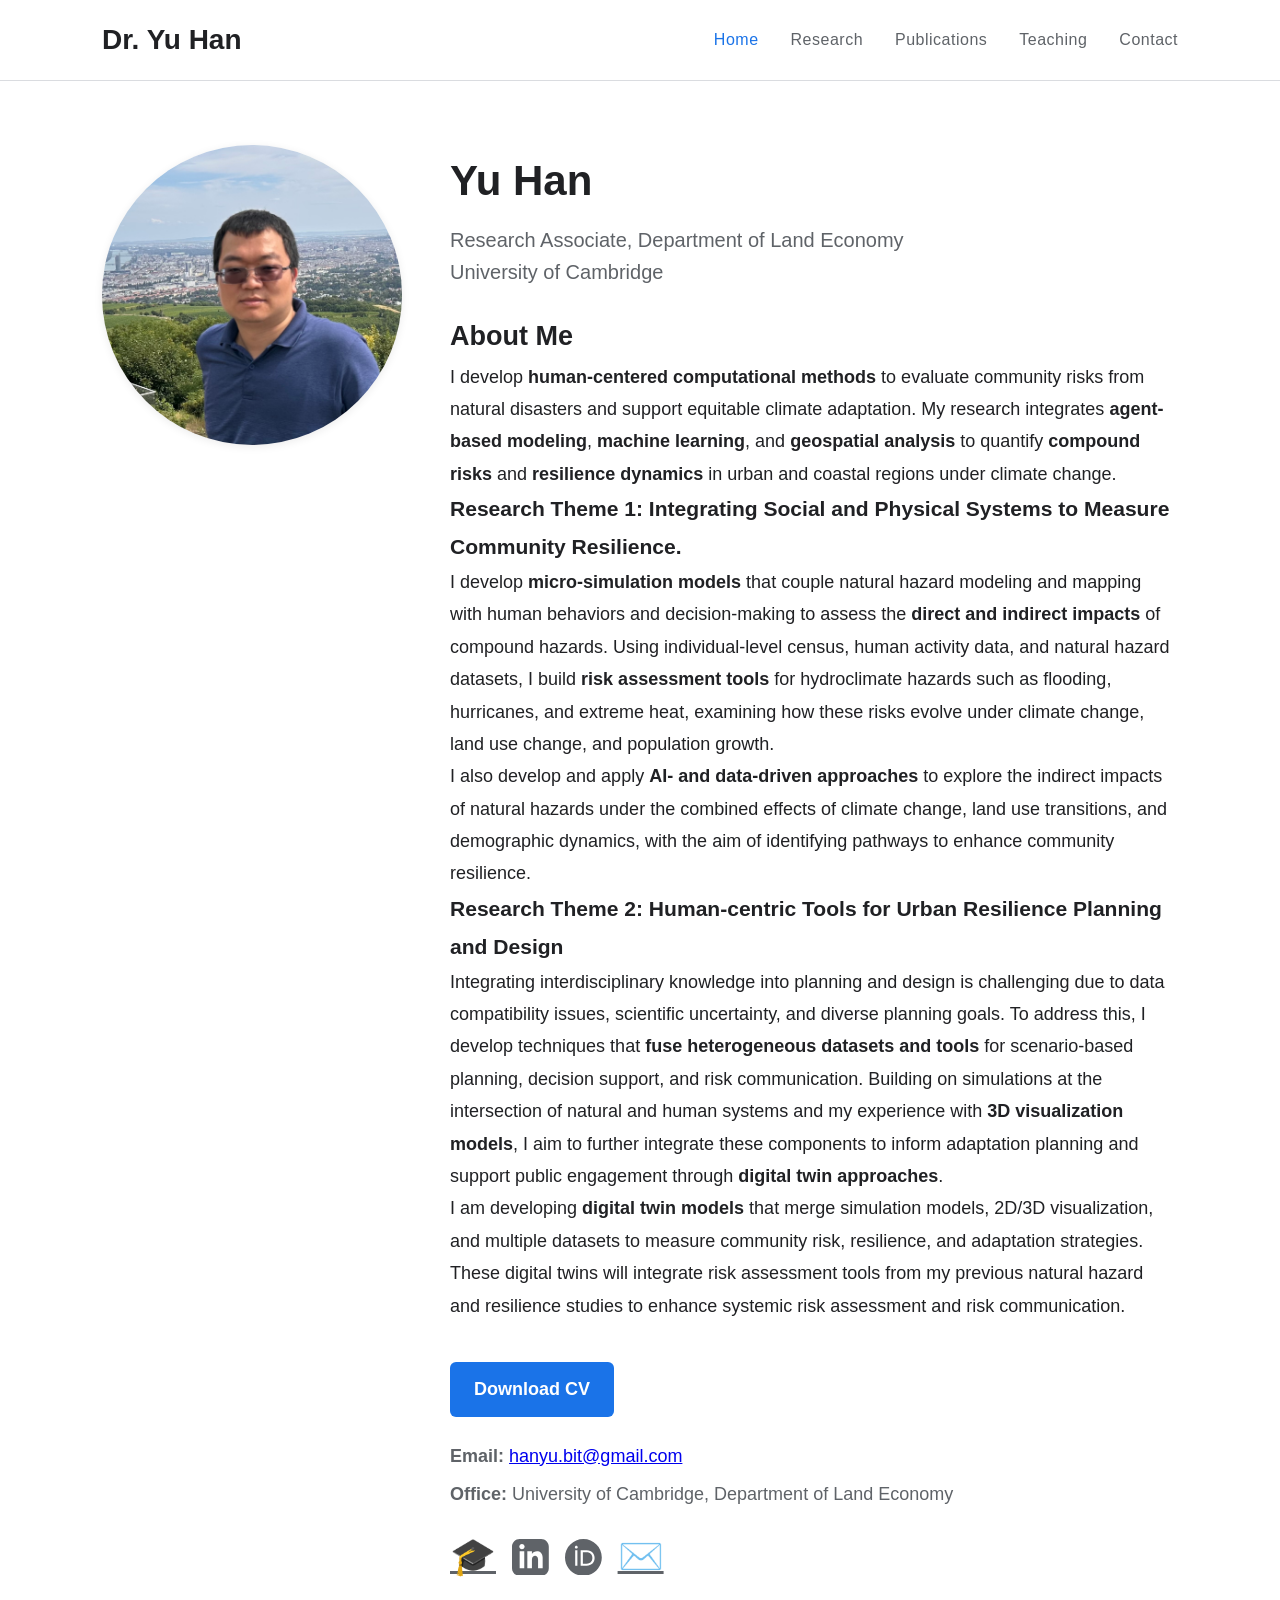
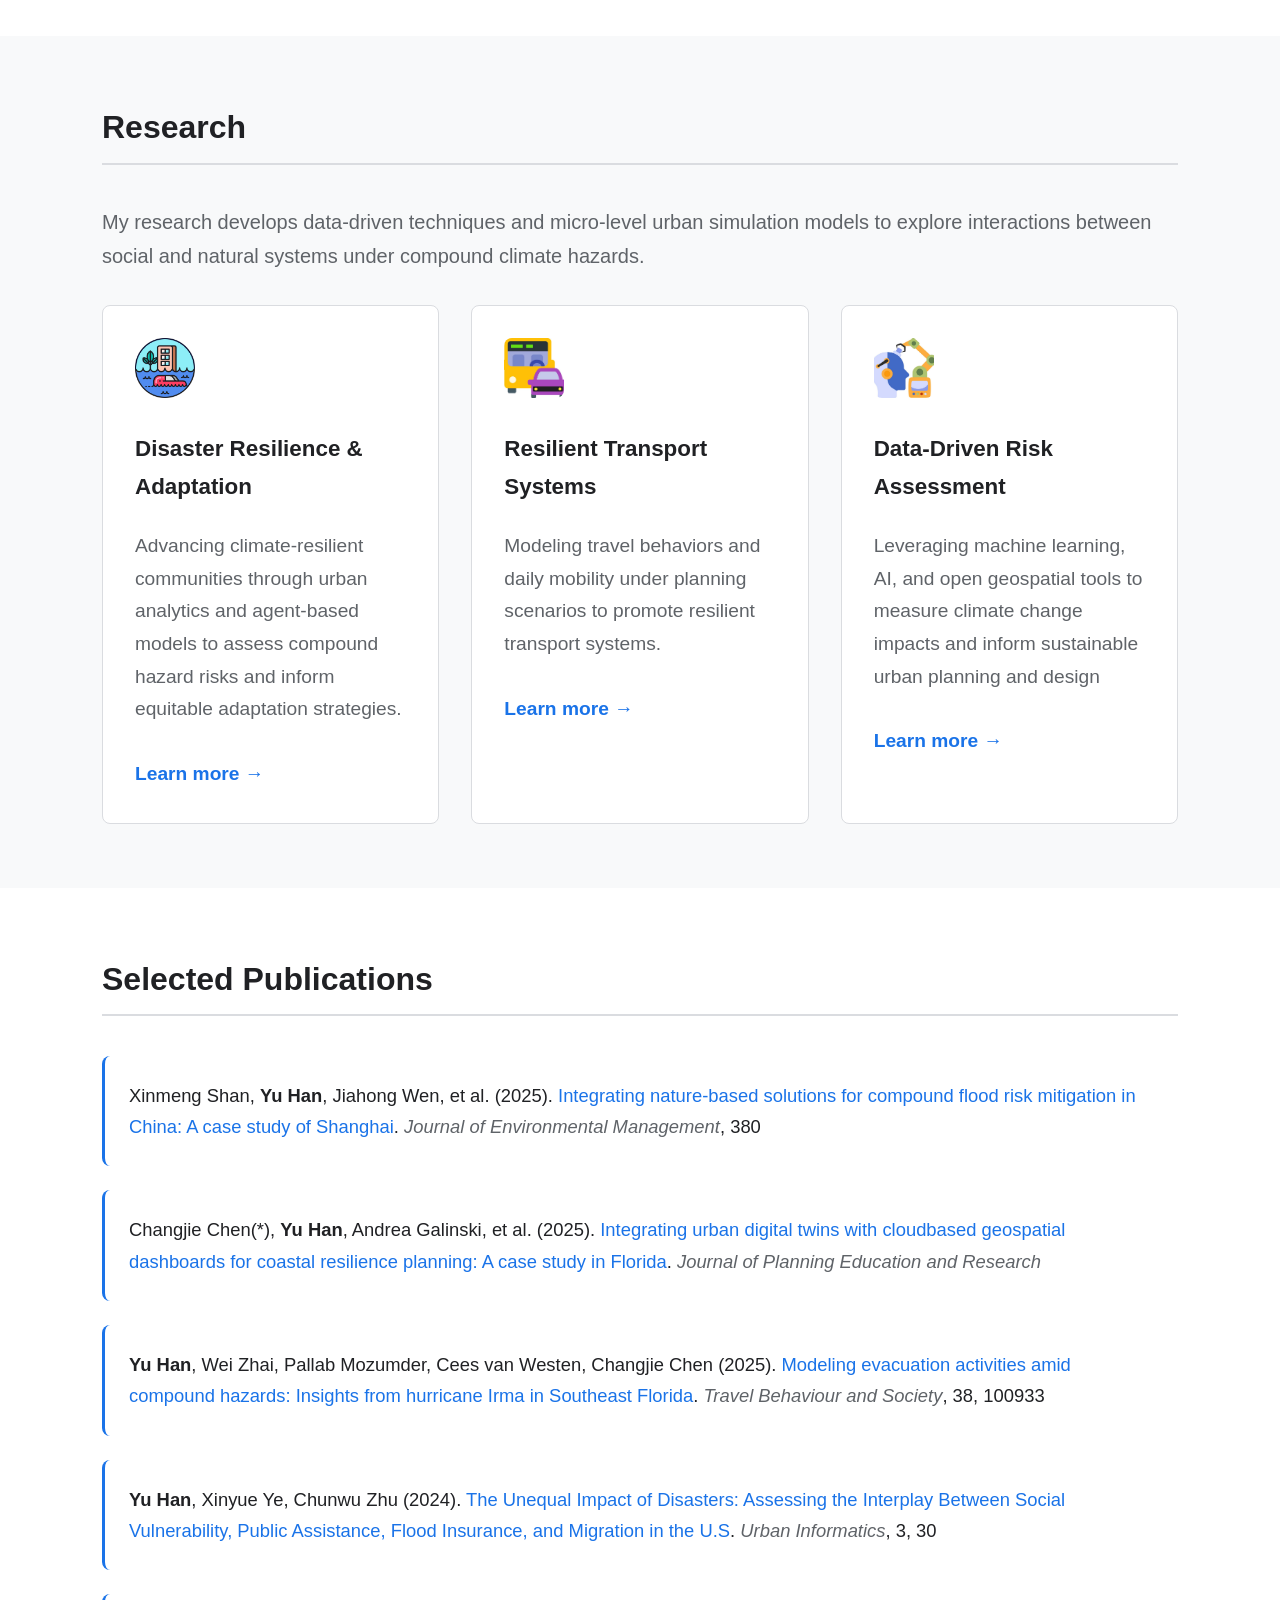
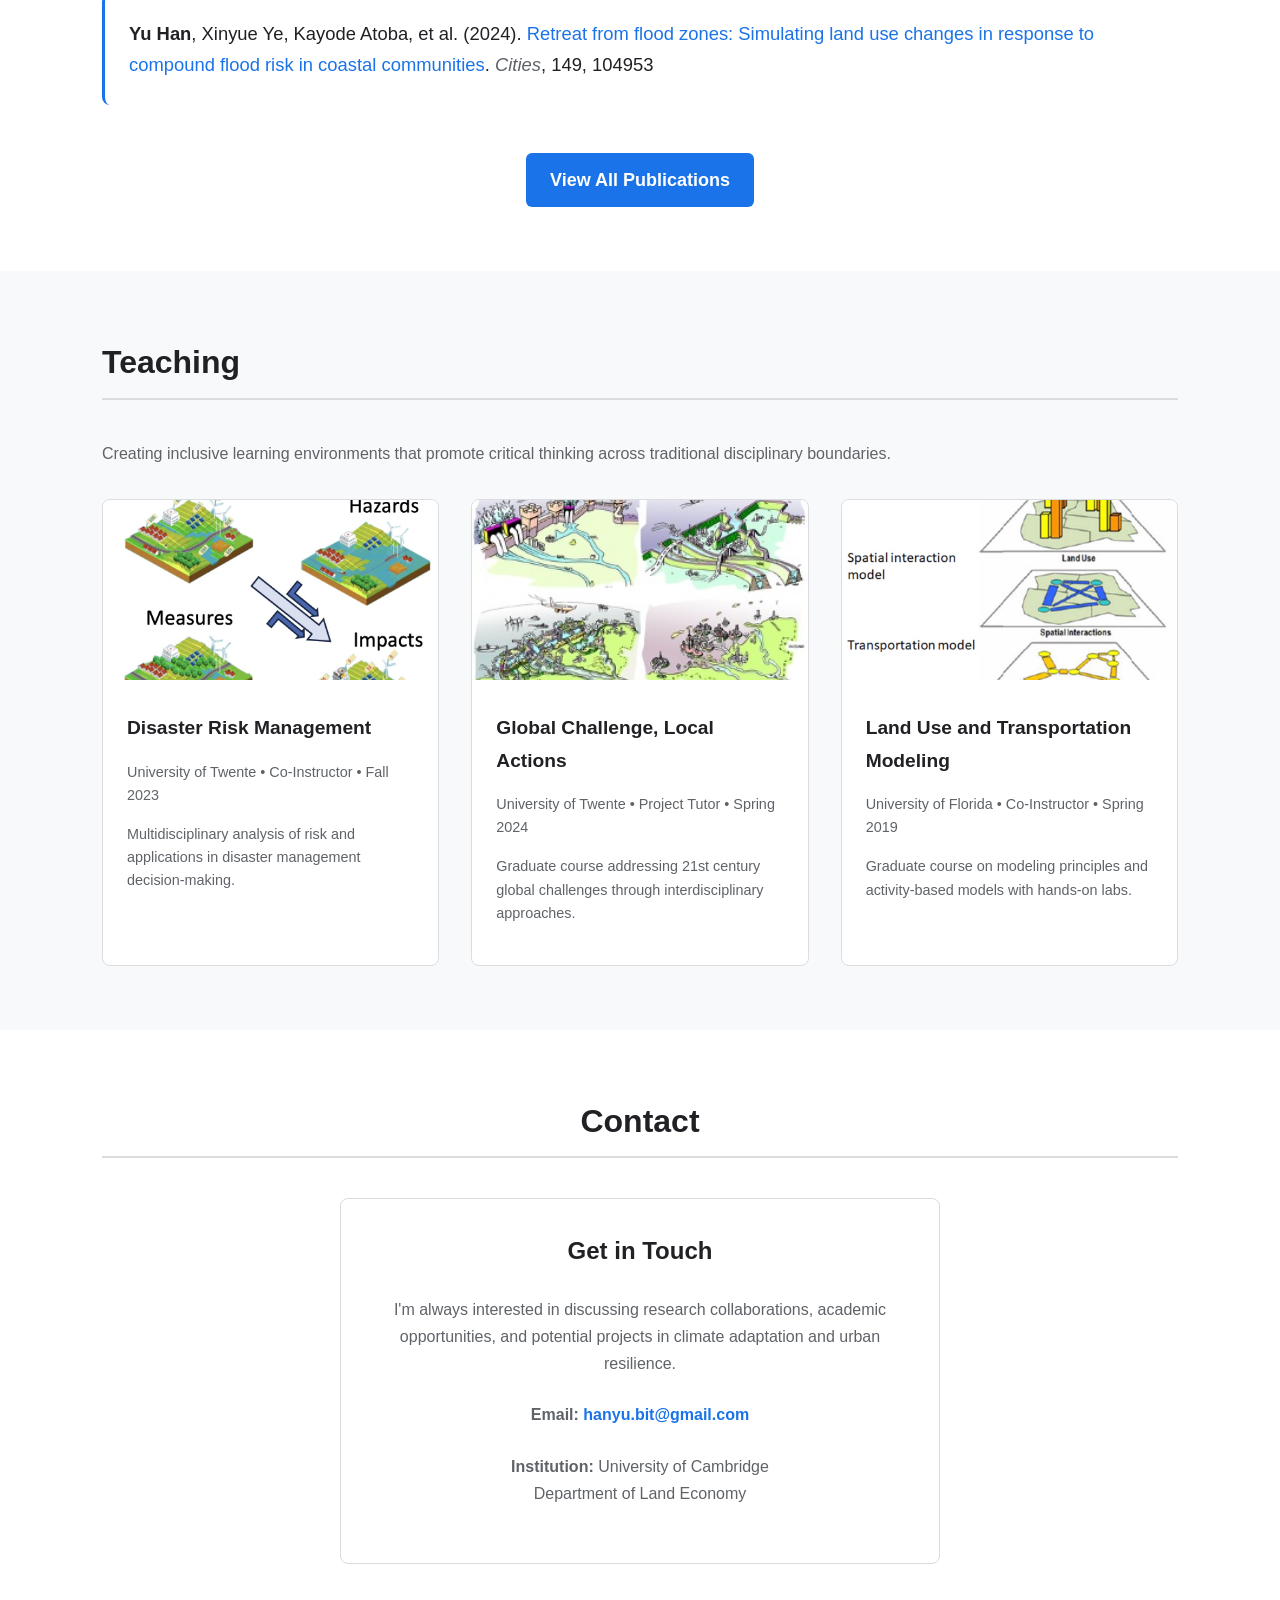
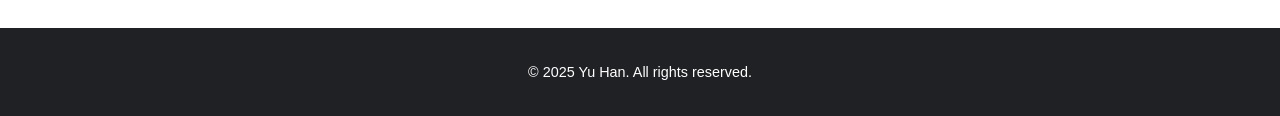
==== index.html @ e0d33f84 "Update index.html" ====
<!DOCTYPE html>
<html lang="en">
<head>
    <meta charset="UTF-8">
    <meta name="viewport" content="width=device-width, initial-scale=1.0">
    <meta name="description" content="Yu Han - Research Associate in Climate Adaptation & Transport Resilience at University of Cambridge">
    <title>Yu Han - Academic Portfolio</title>
    <style>
        * {
            margin: 0;
            padding: 0;
            box-sizing: border-box;
        }

        :root {
            /* Color System - Academic Purple Theme */
            --theme-color: #1a73e8;
            --theme-hover: #1557b0;
            --text-color: #202124;
            --text-secondary: #5f6368;
            --bg-color: #ffffff;
            --bg-secondary: #f8f9fa;
            --border-color: #dadce0;
            --shadow: 0 2px 8px rgba(0, 0, 0, 0.08);
            --shadow-hover: 0 4px 12px rgba(0, 0, 0, 0.12);
        }

        html {
            scroll-behavior: smooth;
        }

        body {
            font-family: -apple-system, BlinkMacSystemFont, 'Segoe UI', Roboto, Oxygen, Ubuntu, Cantarell, sans-serif;
            line-height: 1.7;
            color: var(--text-color);
            background-color: var(--bg-color);
            font-size: 16px;
        }

        /* Container System */
        .container {
            max-width: 1140px;
            margin: 0 auto;
            padding: 0 2rem;
        }

        @media (max-width: 1200px) {
            .container {
                max-width: 960px;
            }
        }

        @media (max-width: 992px) {
            .container {
                max-width: 720px;
            }
        }

        @media (max-width: 768px) {
            .container {
                max-width: 540px;
                padding: 0 1rem;
            }
        }

        /* Header - Sticky Navigation */
        header {
            position: sticky;
            top: 0;
            background: var(--bg-color);
            border-bottom: 1px solid var(--border-color);
            z-index: 1000;
            transition: box-shadow 0.3s ease;
        }

        header.scrolled {
            box-shadow: var(--shadow);
        }

        .nav-wrapper {
            display: flex;
            justify-content: space-between;
            align-items: center;
            padding: 1rem 0;
        }

        .logo {
            font-size: 28px;
            font-weight: 700;
            color: var(--text-color);
            text-decoration: none;
            transition: color 0.3s ease;
        }

        .logo:hover {
            color: var(--theme-color);
        }

        nav ul {
            display: flex;
            list-style: none;
            gap: 32px;
            margin: 0;
        }

        nav a {
            font-size: 16px;
            font-weight: 500;
            color: var(--text-secondary);
            text-decoration: none;
            transition: color 0.3s ease;
            letter-spacing: 0.5px;
        }

        nav a:hover,
        nav a.active {
            color: var(--theme-color);
        }

        .mobile-toggle {
            display: none;
            flex-direction: column;
            cursor: pointer;
            padding: 0.5rem;
        }

        .mobile-toggle span {
            width: 22px;
            height: 2px;
            background: var(--text-color);
            margin: 3px 0;
            transition: 0.3s;
        }

        /* Profile Section */
        .profile-section {
            padding: 4rem 0 3rem;
        }

        .profile-grid {
            display: grid;
            grid-template-columns: 300px 1fr;  /* Increased from 200px to 300px */
            gap: 3rem;
            align-items: start;
        }

        .profile-image {
            width: 300px;  /* Increased from 200px to 300px */
            height: 300px;  /* Increased from 200px to 300px */
            border-radius: 50%;
            object-fit: cover;
            box-shadow: var(--shadow);
        }

        .profile-content h1 {
            font-size: 42px;
            font-weight: 700;
            margin-bottom: 8px;
            color: var(--text-color);
        }

        .profile-subtitle {
            font-size: 20px;
            color: var(--text-secondary);
            margin-bottom: 24px;
            line-height: 1.6;
        }

        .profile-bio {
            font-size: 18px;
            color: var(--text-color);
            margin-bottom: 24px;
            line-height: 1.8;
        }

        .contact-info {
            font-size: 18px;
            color: var(--text-secondary);
            margin-top: 24px;
        }

        .contact-info p {
            margin: 0.5rem 0;
        }

        .social-links {
            display: flex;
            gap: 1rem;
            margin-top: 1rem;
        }

        .social-links a {
            color: var(--text-secondary);
            font-size: 2.3rem;
            transition: color 0.3s ease;
            display: flex;
            align-items: center;
        }

        .social-links a:hover {
            color: var(--theme-color);
        }
        
        .social-links svg {
            width: 2.3rem;
            height: 2.3rem;
        }

        .btn-primary {
            display: inline-block;
            padding: 12px 24px;
            background: var(--theme-color);
            color: white;
            text-decoration: none;
            border-radius: 6px;
            font-weight: 600;
            font-size: 18px;
            transition: all 0.3s ease;
            margin-top: 16px;
        }

        .btn-primary:hover {
            background: var(--theme-hover);
            transform: translateY(-2px);
            box-shadow: var(--shadow-hover);
        }

        /* Section Styling */
        section {
            padding: 4rem 0;
        }

        section:nth-child(even) {
            background-color: var(--bg-secondary);
        }

        .section-title {
            font-size: 32px;
            font-weight: 700;
            margin-bottom: 40px;
            color: var(--text-color);
            padding-bottom: 8px;
            border-bottom: 2px solid var(--border-color);
        }

        /* Research Cards */
        .research-grid {
            display: grid;
            grid-template-columns: repeat(auto-fit, minmax(300px, 1fr));
            gap: 2rem;
            margin-top: 2rem;
        }

        .research-card {
            background: var(--bg-color);
            padding: 2rem;
            border-radius: 8px;
            border: 1px solid var(--border-color);
            transition: all 0.3s ease;
        }

        .research-card:hover {
            transform: translateY(-4px);
            box-shadow: var(--shadow-hover);
            border-color: var(--theme-color);
        }

        .research-icon {
            width: 60px;
            height: 60px;
            border-radius: 8px;
            object-fit: cover;
            margin-bottom: 1.5rem;
        }

        .research-card h3 {
            font-size: 1.4rem;
            font-weight: 600;
            margin-bottom: 1.5rem;
            color: var(--text-color);
        }

        .research-card p {
            font-size: 1.2rem;
            color: var(--text-secondary);
            line-height: 1.7;
            margin-bottom: 2rem;
        }

        .research-link {
            display: inline-block;
            color: var(--theme-color);
            text-decoration: none;
            font-weight: 600;
            font-size: 1.2rem;
            transition: all 0.3s ease;
        }

        .research-link:hover {
            color: var(--theme-hover);
            text-decoration: underline;
        }

        /* Publications List */
        .publication-list {
            list-style: none;
            margin-top: 2rem;
        }

        .publication-item {
            background: var(--bg-color);
            padding: 1.5rem;
            margin-bottom: 1.5rem;
            border-radius: 8px;
            border-left: 3px solid var(--theme-color);
            transition: all 0.3s ease;
        }

        .publication-item:hover {
            box-shadow: var(--shadow);
            transform: translateX(4px);
        }

        .publication-item p {
            font-size: 1.15rem;
            line-height: 1.7;
            margin: 0;
        }

        .publication-item strong {
            color: var(--text-color);
            font-weight: 600;
        }

        .publication-item a {
            color: var(--theme-color);
            text-decoration: none;
            transition: color 0.3s ease;
        }

        .publication-item a:hover {
            color: var(--theme-hover);
            text-decoration: underline;
        }

        .publication-item i {
            color: var(--text-secondary);
            font-style: italic;
        }

        .view-all {
            text-align: center;
            margin-top: 2rem;
        }

        /* Teaching Grid */
        .teaching-grid {
            display: grid;
            grid-template-columns: repeat(auto-fit, minmax(300px, 1fr));
            gap: 2rem;
            margin-top: 2rem;
        }

        .teaching-card {
            background: var(--bg-color);
            border-radius: 8px;
            overflow: hidden;
            border: 1px solid var(--border-color);
            transition: all 0.3s ease;
        }

        .teaching-card:hover {
            transform: translateY(-4px);
            box-shadow: var(--shadow-hover);
        }

        .teaching-card a {
            text-decoration: none;
            color: inherit;
            display: block;
        }

        .teaching-image {
            width: 100%;
            height: 180px;
            object-fit: cover;
        }

        .teaching-content {
            padding: 1.5rem;
        }

        .teaching-content h3 {
            font-size: 1.2rem;
            font-weight: 600;
            margin-bottom: 1rem;
            color: var(--text-color);
        }

        .teaching-meta {
            font-size: 0.85rem;
            color: var(--text-secondary);
            margin-bottom: 1.5rem;
            font-weight: 500;
        }

        .teaching-content p {
            font-size: 0.9rem;
            color: var(--text-secondary);
            line-height: 1.6;
            margin-bottom: 1rem;
        }

        /* Contact Section */
        .contact-box {
            max-width: 600px;
            margin: 0 auto;
            text-align: center;
            padding: 2rem;
            background: var(--bg-color);
            border-radius: 8px;
            border: 1px solid var(--border-color);
        }

        .contact-box h3 {
            font-size: 1.5rem;
            margin-bottom: 1.5rem;
            color: var(--text-color);
        }

        .contact-box p {
            font-size: 1rem;
            color: var(--text-secondary);
            line-height: 1.7;
            margin-bottom: 1.5rem;
        }

        .contact-box a {
            color: var(--theme-color);
            text-decoration: none;
            font-weight: 600;
            transition: color 0.3s ease;
        }

        .contact-box a:hover {
            color: var(--theme-hover);
            text-decoration: underline;
        }

        /* Footer */
        footer {
            background: var(--text-color);
            color: white;
            padding: 2rem 0;
            text-align: center;
        }

        footer p {
            margin: 0;
            font-size: 0.9rem;
        }

        /* Responsive Design */
        @media (max-width: 768px) {
            .profile-grid {
                grid-template-columns: 1fr;
                text-align: center;
                gap: 2rem;
            }

            .profile-image {
                margin: 0 auto;
            }

            nav ul {
                display: none;
                position: absolute;
                top: 100%;
                left: 0;
                right: 0;
                background: var(--bg-color);
                flex-direction: column;
                padding: 1rem;
                border-bottom: 1px solid var(--border-color);
                gap: 0;
            }

            nav ul.active {
                display: flex;
            }

            nav li {
                padding: 0.75rem 0;
            }

            .mobile-toggle {
                display: flex;
            }

            .profile-content h1 {
                font-size: 2rem;
            }

            section {
                padding: 3rem 0;
            }

            .research-grid,
            .teaching-grid {
                grid-template-columns: 1fr;
            }
        }

        /* Utility Classes */
        .text-center {
            text-align: center;
        }

        .mt-2 {
            margin-top: 2rem;
        }
    </style>
</head>
<body>
    <header id="header">
        <div class="container">
            <div class="nav-wrapper">
                <a href="#home" class="logo">Dr. Yu Han</a>
                <nav>
                    <ul id="nav-menu">
                        <li><a href="#home" class="active">Home</a></li>
                        <li><a href="#research">Research</a></li>
                        <li><a href="#publications">Publications</a></li>
                        <li><a href="#teaching">Teaching</a></li>
                        <li><a href="#contact">Contact</a></li>
                    </ul>
                </nav>
                <div class="mobile-toggle" id="mobile-toggle">
                    <span></span>
                    <span></span>
                    <span></span>
                </div>
            </div>
        </div>
    </header>

    <main>
        <!-- Profile Section -->
        <section id="home" class="profile-section">
            <div class="container">
                <div class="profile-grid">
                    <img src="images/Yu_1423.jpg" alt="Yu Han" class="profile-image">
                    <div class="profile-content">
                        <h1>Yu Han</h1>
                        <p class="profile-subtitle">Research Associate, Department of Land Economy<br>University of Cambridge</p> 
                        <div class="profile-bio">
                        <h2>About Me</h2>

                        <p>
                            I develop <strong>human-centered computational methods</strong> to evaluate community risks from natural disasters and support equitable climate adaptation. My research integrates <strong>agent-based modeling</strong>, <strong>machine learning</strong>, and <strong>geospatial analysis</strong> to quantify 
                            <strong>compound risks</strong> and <strong>resilience dynamics</strong> in urban and coastal regions under climate change.
                        </p>

                        <h3>Research Theme 1: Integrating Social and Physical Systems to Measure Community Resilience.</h3>
                        <p>
                            I develop <strong>micro-simulation models</strong> that couple natural hazard modeling and mapping with human behaviors and decision-making to assess the <strong>direct and indirect impacts</strong> of compound hazards. Using individual-level census, human activity data, and natural hazard datasets, I build <strong>risk assessment tools</strong> for hydroclimate hazards such as flooding, hurricanes, and extreme heat, examining how these risks evolve under climate change, land use change, and population growth.
                        </p>
                        <p>
                            I also develop and apply <strong>AI- and data-driven approaches</strong> to explore the indirect impacts of natural hazards under the combined effects of climate change, land use transitions, and demographic dynamics, with the aim of identifying pathways to enhance community resilience.
                        </p>


                        <h3>Research Theme 2: Human-centric Tools for Urban Resilience Planning and Design</h3>
                        <p>
                            Integrating interdisciplinary knowledge into planning and design is challenging due to data compatibility issues, scientific uncertainty, and diverse planning goals. To address this, I develop techniques that <strong>fuse heterogeneous datasets and tools</strong> for scenario-based planning, decision support, and risk communication. 
                            Building on simulations at the intersection of natural and human systems and my experience with <strong>3D visualization models</strong>, 
                            I aim to further integrate these components to inform adaptation planning and support public engagement through <strong>digital twin approaches</strong>.
                        </p>
                        <p>
                            I am developing <strong>digital twin models</strong> that merge simulation models, 2D/3D visualization, and multiple datasets to measure community risk, resilience, and adaptation strategies. These digital twins will integrate risk assessment tools from my previous natural hazard and resilience studies to enhance systemic risk assessment and risk communication.
                        </p>
                        </div>

                        <a href="cv/Resume_YuHAN.pdf" class="btn-primary" download>Download CV</a>

                        <div class="contact-info">
                            <p><strong>Email:</strong> <a href="mailto:hanyu.bit@gmail.com">hanyu.bit@gmail.com</a></p>
                            <p><strong>Office:</strong> University of Cambridge, Department of Land Economy</p>
                        </div>

                        <div class="social-links">
                            <a href="https://scholar.google.com/citations?user=oy7GClQAAAAJ&hl=en" target="_blank" title="Google Scholar">🎓</a>
                            <a href="https://www.linkedin.com/in/yu-han-79998865/" target="_blank" title="LinkedIn">
                                <svg xmlns="http://www.w3.org/2000/svg" width="24" height="24" viewBox="0 0 24 24" fill="currentColor">
                                    <path d="M19 0h-14c-2.761 0-5 2.239-5 5v14c0 2.761 2.239 5 5 5h14c2.762 0 5-2.239 5-5v-14c0-2.761-2.238-5-5-5zm-11 19h-3v-11h3v11zm-1.5-12.268c-.966 0-1.75-.79-1.75-1.764s.784-1.764 1.75-1.764 1.75.79 1.75 1.764-.783 1.764-1.75 1.764zm13.5 12.268h-3v-5.604c0-3.368-4-3.113-4 0v5.604h-3v-11h3v1.765c1.396-2.586 7-2.777 7 2.476v6.759z"/>
                                </svg>
                            </a>
                            <a href="https://orcid.org/0000-0003-2361-9802" target="_blank" title="ORCID">
                                <svg xmlns="http://www.w3.org/2000/svg" width="24" height="24" viewBox="0 0 24 24" fill="currentColor">
                                    <path d="M12 0C5.372 0 0 5.372 0 12s5.372 12 12 12 12-5.372 12-12S18.628 0 12 0zM7.369 4.378c.525 0 .947.431.947.947s-.422.947-.947.947-.947-.431-.947-.947.422-.947.947-.947zm-.722 3.038h1.444v10.041H6.647V7.416zm3.562 0h3.9c3.712 0 5.203 2.725 5.203 5.022 0 2.687-1.888 5.019-5.237 5.019h-3.866V7.416zm1.444 1.303v7.444h2.297c3.278 0 3.9-2.459 3.9-3.722 0-2.047-1.159-3.722-3.9-3.722h-2.297z"/>
                                </svg>
                            </a>
                            <a href="mailto:hanyu.bit@gmail.com" title="Email">✉️</a>
                        </div>
                    </div>
                </div>
            </div>
        </section>

        <!-- Research Section -->
        <section id="research">
            <div class="container">
                <h2 class="section-title">Research</h2>
                <p style="color: var(--text-secondary); margin-bottom: 32px; font-size: 20px; line-height: 1.7;">My research develops data-driven techniques and micro-level urban simulation models to explore interactions between social and natural systems under compound climate hazards.</p>
                
                <div class="research-grid">
                    <div class="research-card">
                        <img src="images/pics/Flood.jpg" alt="Disaster Resilience" class="research-icon">
                        <h3>Disaster Resilience & Adaptation</h3>
                        <p>Advancing climate-resilient communities through urban analytics and agent-based models to assess compound hazard risks and inform equitable adaptation strategies.</p>
                        <a href="adaptation.html" class="research-link">Learn more →</a>
                    </div>
                    
                    <div class="research-card">
                        <img src="images/pics/Transportation.jpg" alt="Transport Systems" class="research-icon">
                        <h3>Resilient Transport Systems</h3>
                        <p>Modeling travel behaviors and daily mobility under planning scenarios to promote resilient transport systems.</p>
                        <a href="urbanresilience.html" class="research-link">Learn more →</a>
                    </div>
                    
                    <div class="research-card">
                        <img src="images/pics/AI.jpg" alt="Data Analytics" class="research-icon">
                        <h3>Data-Driven Risk Assessment</h3>
                        <p>Leveraging machine learning, AI, and open geospatial tools to measure climate change impacts and inform sustainable urban planning and design</p>
                        <a href="datadrivenrisk.html" class="research-link">Learn more →</a>
                    </div>
                </div>
            </div>
        </section>

        <!-- Publications Section -->
        <section id="publications">
            <div class="container">
                <h2 class="section-title">Selected Publications</h2>
                
                <ul class="publication-list">
                    <li class="publication-item">
                        <p>Xinmeng Shan, <strong>Yu Han</strong>, Jiahong Wen, et al. (2025). <a href="https://doi.org/10.1016/j.jenvman.2025.125155">Integrating nature-based solutions for compound flood risk mitigation in China: A case study of Shanghai</a>. <i>Journal of Environmental Management</i>, 380</p>
                    </li>

                    <li class="publication-item">
                        <p>Changjie Chen(*), <strong>Yu Han</strong>, Andrea Galinski, et al. (2025). <a href="https://doi.org/10.1177/0739456X251316185">Integrating urban digital twins with cloudbased geospatial dashboards for coastal resilience planning: A case study in Florida</a>. <i>Journal of Planning Education and Research</i></p>
                    </li>

                    <li class="publication-item">
                        <p><strong>Yu Han</strong>, Wei Zhai, Pallab Mozumder, Cees van Westen, Changjie Chen (2025). <a href="https://doi.org/10.1016/j.tbs.2024.100933">Modeling evacuation activities amid compound hazards: Insights from hurricane Irma in Southeast Florida</a>. <i>Travel Behaviour and Society</i>, 38, 100933</p>
                    </li>

                    <li class="publication-item">
                        <p><strong>Yu Han</strong>, Xinyue Ye, Chunwu Zhu (2024). <a href="https://link.springer.com/article/10.1007/s44212-024-00061-9">The Unequal Impact of Disasters: Assessing the Interplay Between Social Vulnerability, Public Assistance, Flood Insurance, and Migration in the U.S</a>. <i>Urban Informatics</i>, 3, 30</p>
                    </li>

                    <li class="publication-item">
                        <p><strong>Yu Han</strong>, Xinyue Ye, Kayode Atoba, et al. (2024). <a href="https://doi.org/10.1016/j.cities.2024.104953">Retreat from flood zones: Simulating land use changes in response to compound flood risk in coastal communities</a>. <i>Cities</i>, 149, 104953</p>
                    </li>
                </ul>

                <div class="view-all">
                    <a href="https://scholar.google.com/citations?user=oy7GClQAAAAJ&hl=en" class="btn-primary" target="_blank">View All Publications</a>
                </div>
            </div>
        </section>

        <!-- Teaching Section -->
        <section id="teaching">
            <div class="container">
                <h2 class="section-title">Teaching</h2>
                <p style="color: var(--text-secondary); margin-bottom: 2rem;">Creating inclusive learning environments that promote critical thinking across traditional disciplinary boundaries.</p>
                
                <div class="teaching-grid">
                    <div class="teaching-card">
                        <a href="teachexperience.html#disaster-risk-management">
                            <img src="images/course1.jpg" alt="Disaster Risk Management" class="teaching-image">
                            <div class="teaching-content">
                                <h3>Disaster Risk Management</h3>
                                <p class="teaching-meta">University of Twente • Co-Instructor • Fall 2023</p>
                                <p>Multidisciplinary analysis of risk and applications in disaster management decision-making.</p>
                            </div>
                        </a>
                    </div>

                    <div class="teaching-card">
                        <a href="teachexperience.html#global-challenge-local-actions">
                            <img src="images/course2.jpg" alt="Global Challenges" class="teaching-image">
                            <div class="teaching-content">
                                <h3>Global Challenge, Local Actions</h3>
                                <p class="teaching-meta">University of Twente • Project Tutor • Spring 2024</p>
                                <p>Graduate course addressing 21st century global challenges through interdisciplinary approaches.</p>
                            </div>
                        </a>
                    </div>

                    <div class="teaching-card">
                        <a href="teachexperience.html#land-use-transportation-modeling">
                            <img src="images/course3-2.jpg" alt="Transportation Modeling" class="teaching-image">
                            <div class="teaching-content">
                                <h3>Land Use and Transportation Modeling</h3>
                                <p class="teaching-meta">University of Florida • Co-Instructor • Spring 2019</p>
                                <p>Graduate course on modeling principles and activity-based models with hands-on labs.</p>
                            </div>
                        </a>
                    </div>
                </div>
            </div>
        </section>

        <!-- Contact Section -->
        <section id="contact">
            <div class="container">
                <h2 class="section-title text-center">Contact</h2>
                <div class="contact-box">
                    <h3>Get in Touch</h3>
                    <p>I'm always interested in discussing research collaborations, academic opportunities, and potential projects in climate adaptation and urban resilience.</p>
                    <p><strong>Email:</strong> <a href="mailto:hanyu.bit@gmail.com">hanyu.bit@gmail.com</a></p>
                    <p><strong>Institution:</strong> University of Cambridge<br>Department of Land Economy</p>
                </div>
            </div>
        </section>
    </main>

    <footer>
        <div class="container">
            <p>&copy; 2025 Yu Han. All rights reserved.</p>
        </div>
    </footer>

    <script>
        // Mobile menu toggle
        const mobileToggle = document.getElementById('mobile-toggle');
        const navMenu = document.getElementById('nav-menu');

        mobileToggle.addEventListener('click', () => {
            navMenu.classList.toggle('active');
        });

        // Close mobile menu when clicking a link
        document.querySelectorAll('nav a').forEach(link => {
            link.addEventListener('click', () => {
                navMenu.classList.remove('active');
            });
        });

        // Active navigation on scroll
        const sections = document.querySelectorAll('section[id]');
        const navLinks = document.querySelectorAll('nav a');

        window.addEventListener('scroll', () => {
            let current = '';
            
            sections.forEach(section => {
                const sectionTop = section.offsetTop;
                const sectionHeight = section.clientHeight;
                if (scrollY >= (sectionTop - 200)) {
                    current = section.getAttribute('id');
                }
            });

            navLinks.forEach(link => {
                link.classList.remove('active');
                if (link.getAttribute('href') === '#' + current) {
                    link.classList.add('active');
                }
            });

            // Add shadow to header on scroll
            const header = document.getElementById('header');
            if (window.scrollY > 0) {
                header.classList.add('scrolled');
            } else {
                header.classList.remove('scrolled');
            }
        });
    </script>
</body>
</html>
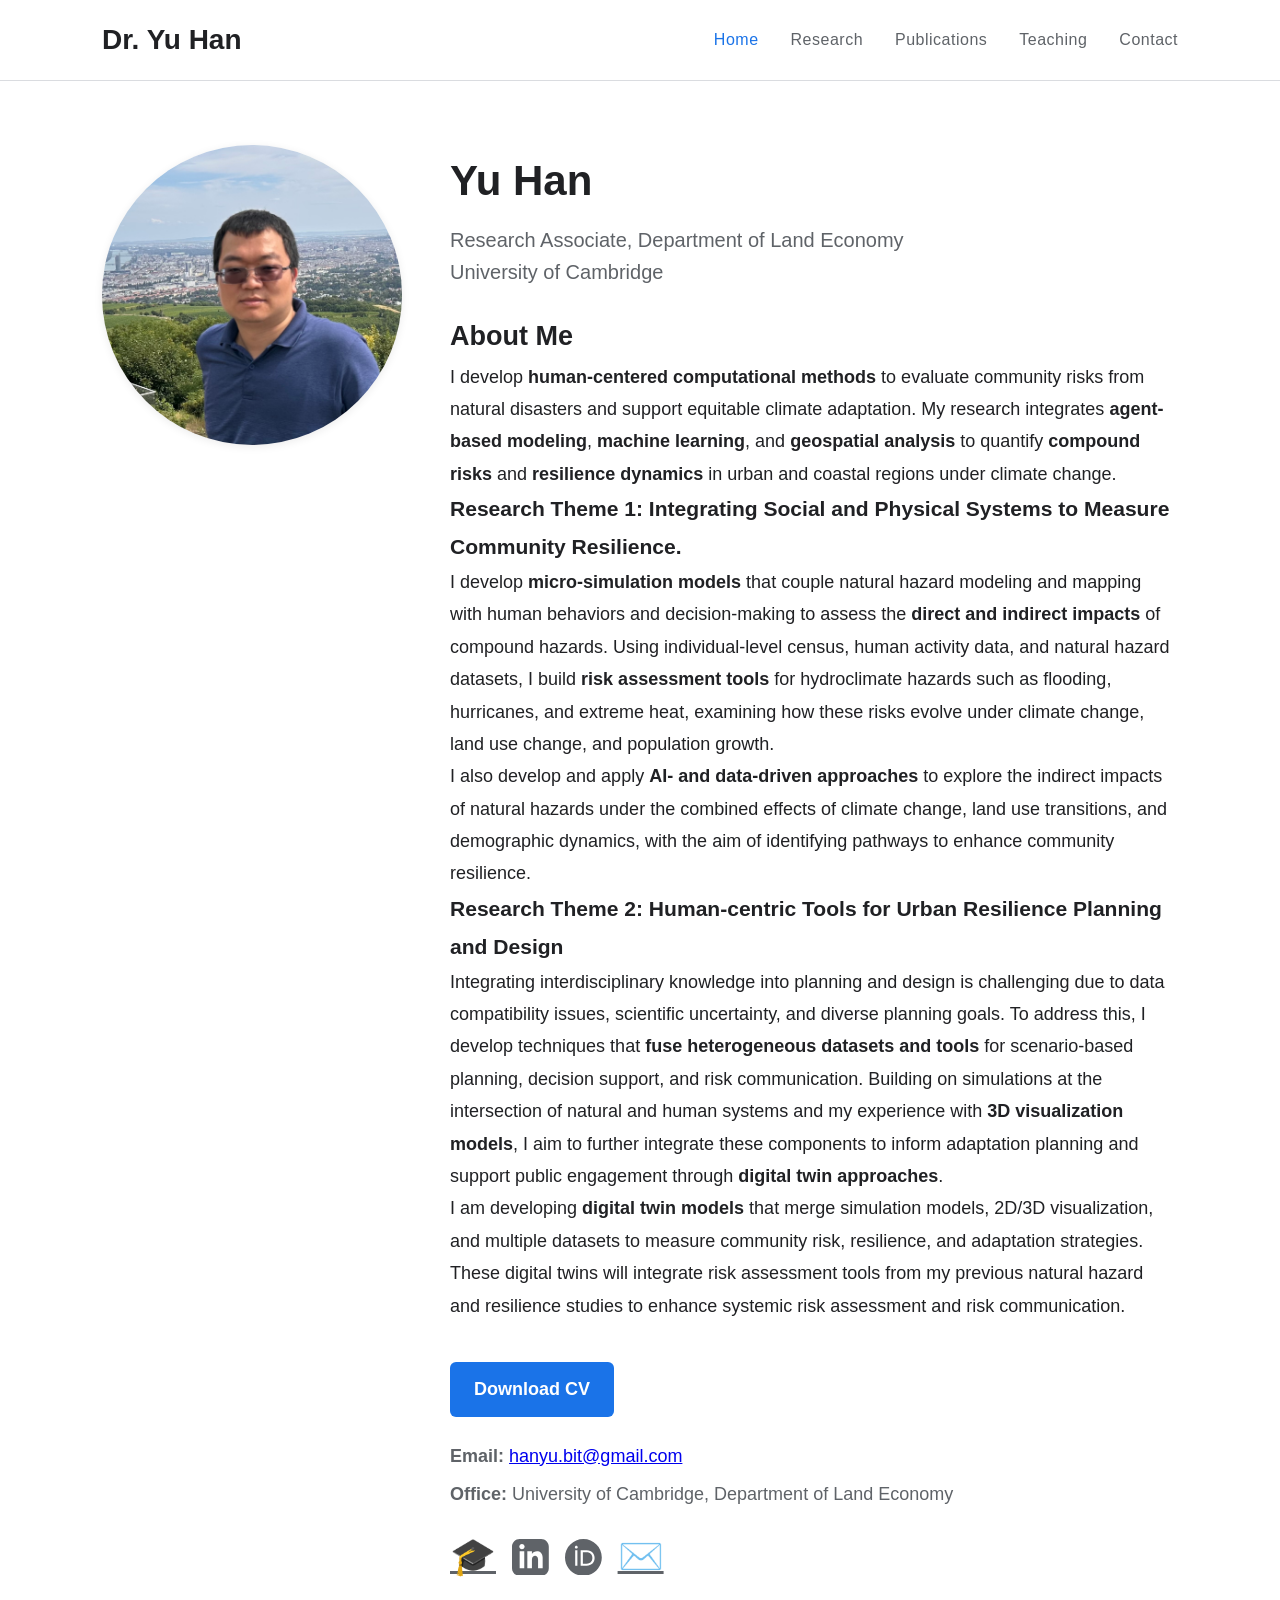
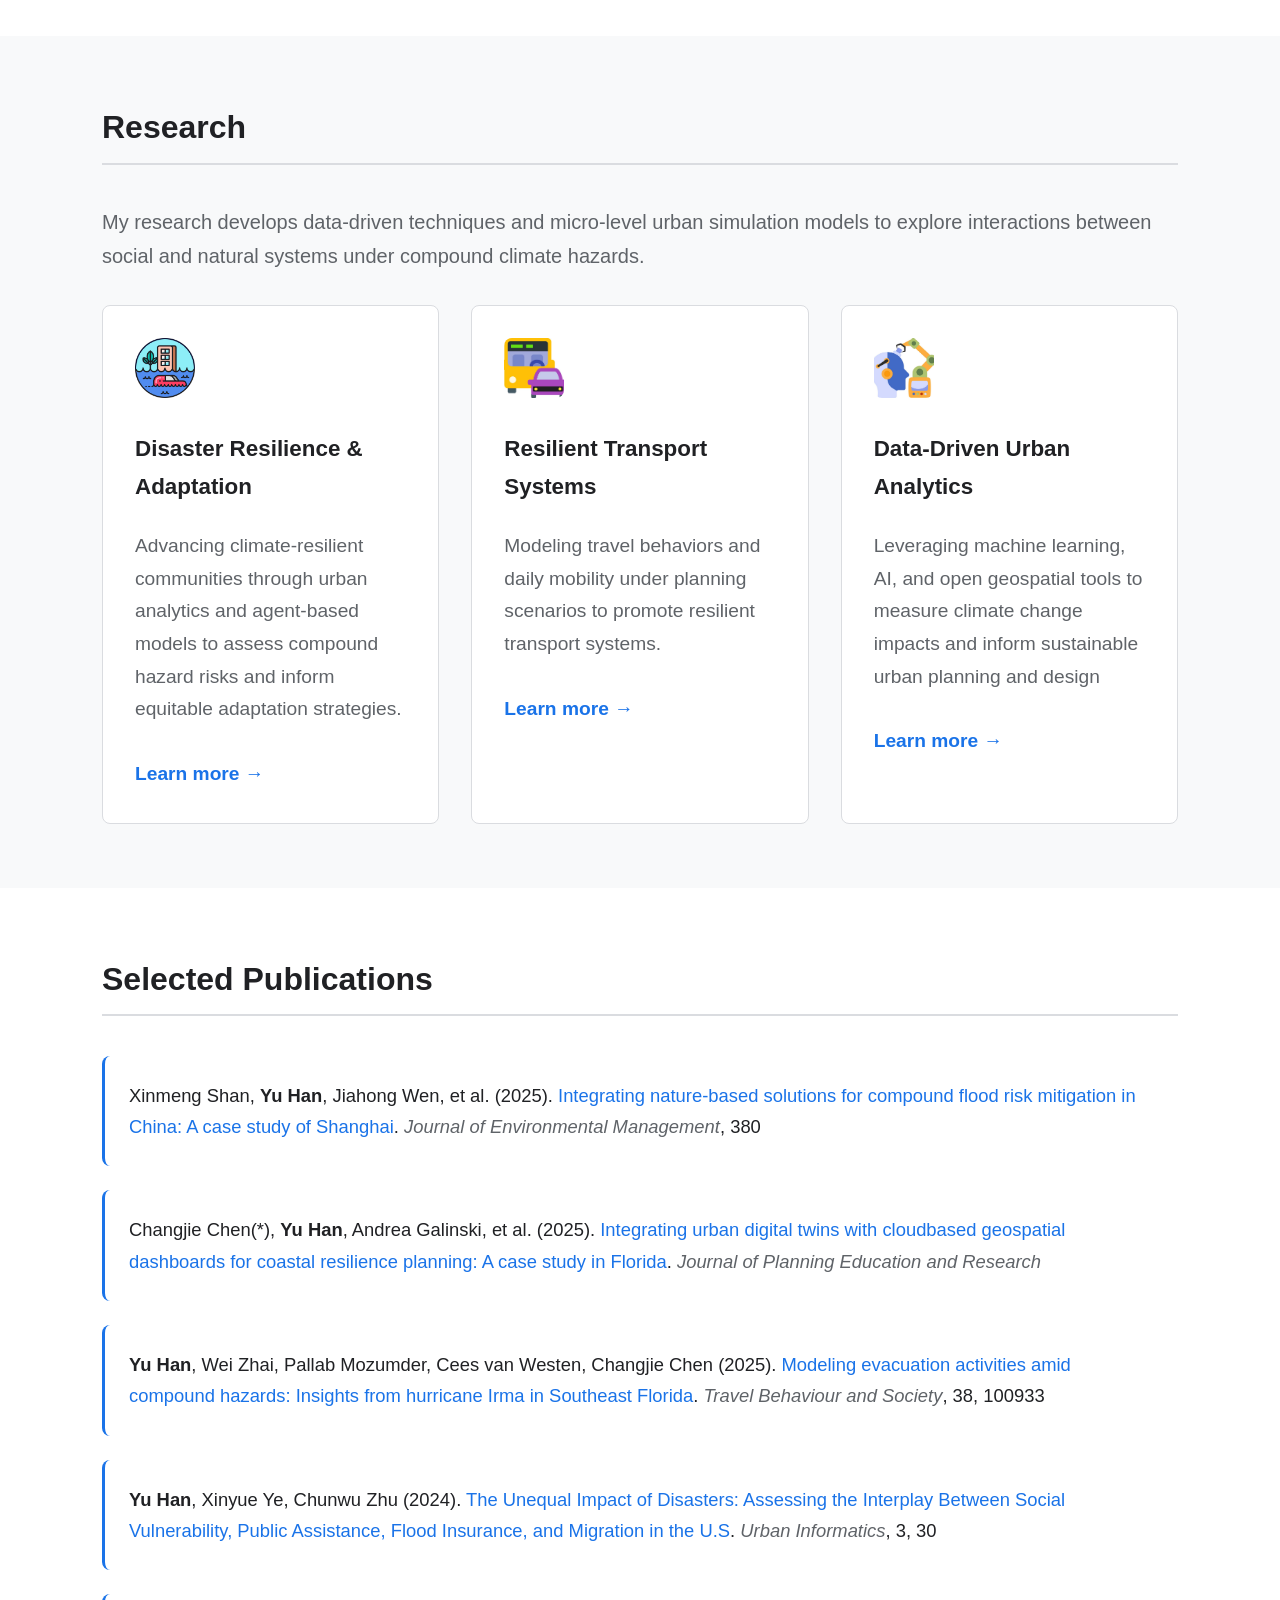
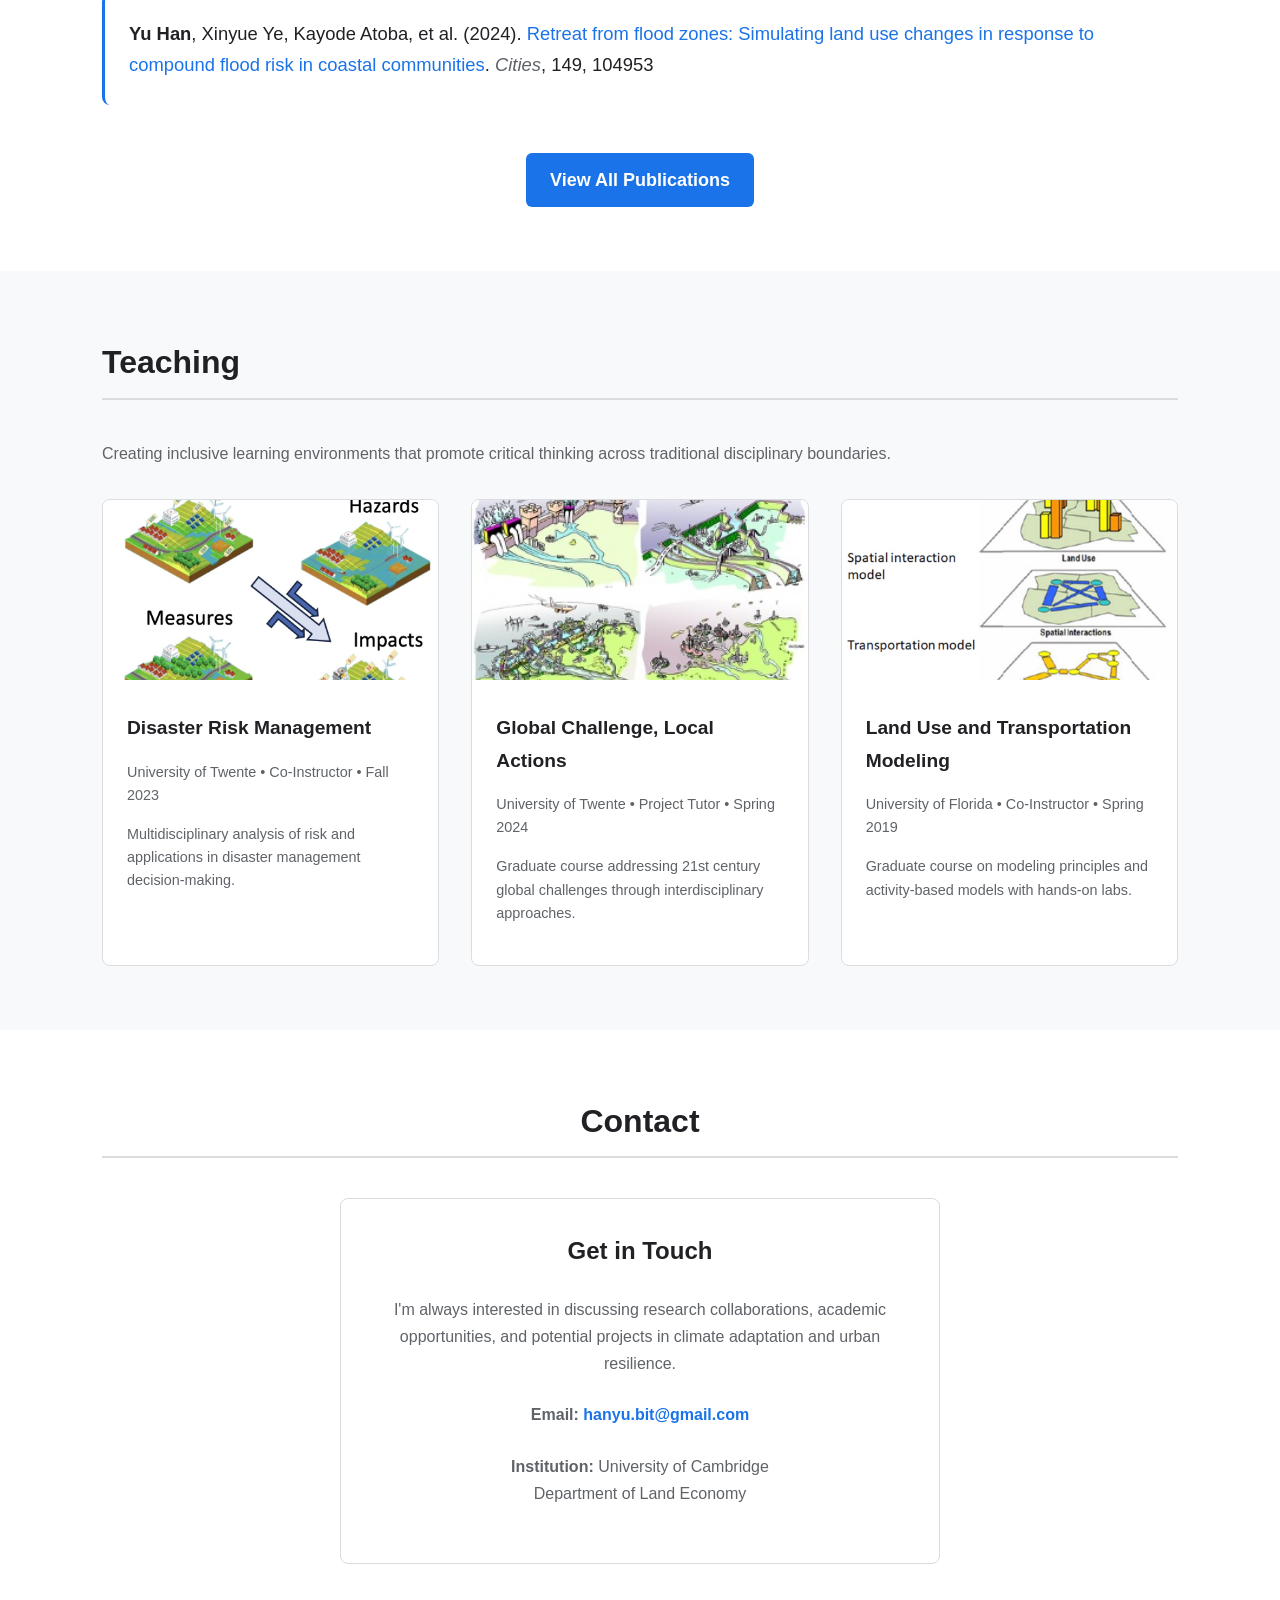
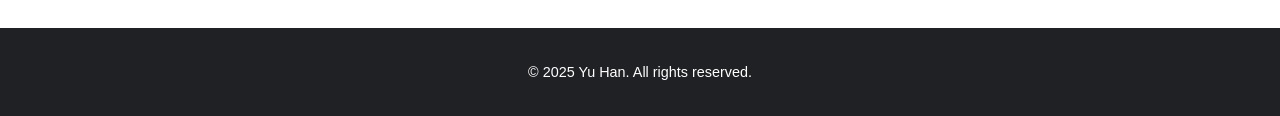
==== commit ce6dde03: "Update index.html" ====
--- a/index.html
+++ b/index.html
@@ -630,7 +630,7 @@
                     
                     <div class="research-card">
                         <img src="images/pics/AI.jpg" alt="Data Analytics" class="research-icon">
-                        <h3>Data-Driven Risk Assessment</h3>
+                        <h3>Data-Driven Urban Analytics</h3>
                         <p>Leveraging machine learning, AI, and open geospatial tools to measure climate change impacts and inform sustainable urban planning and design</p>
                         <a href="datadrivenrisk.html" class="research-link">Learn more →</a>
                     </div>
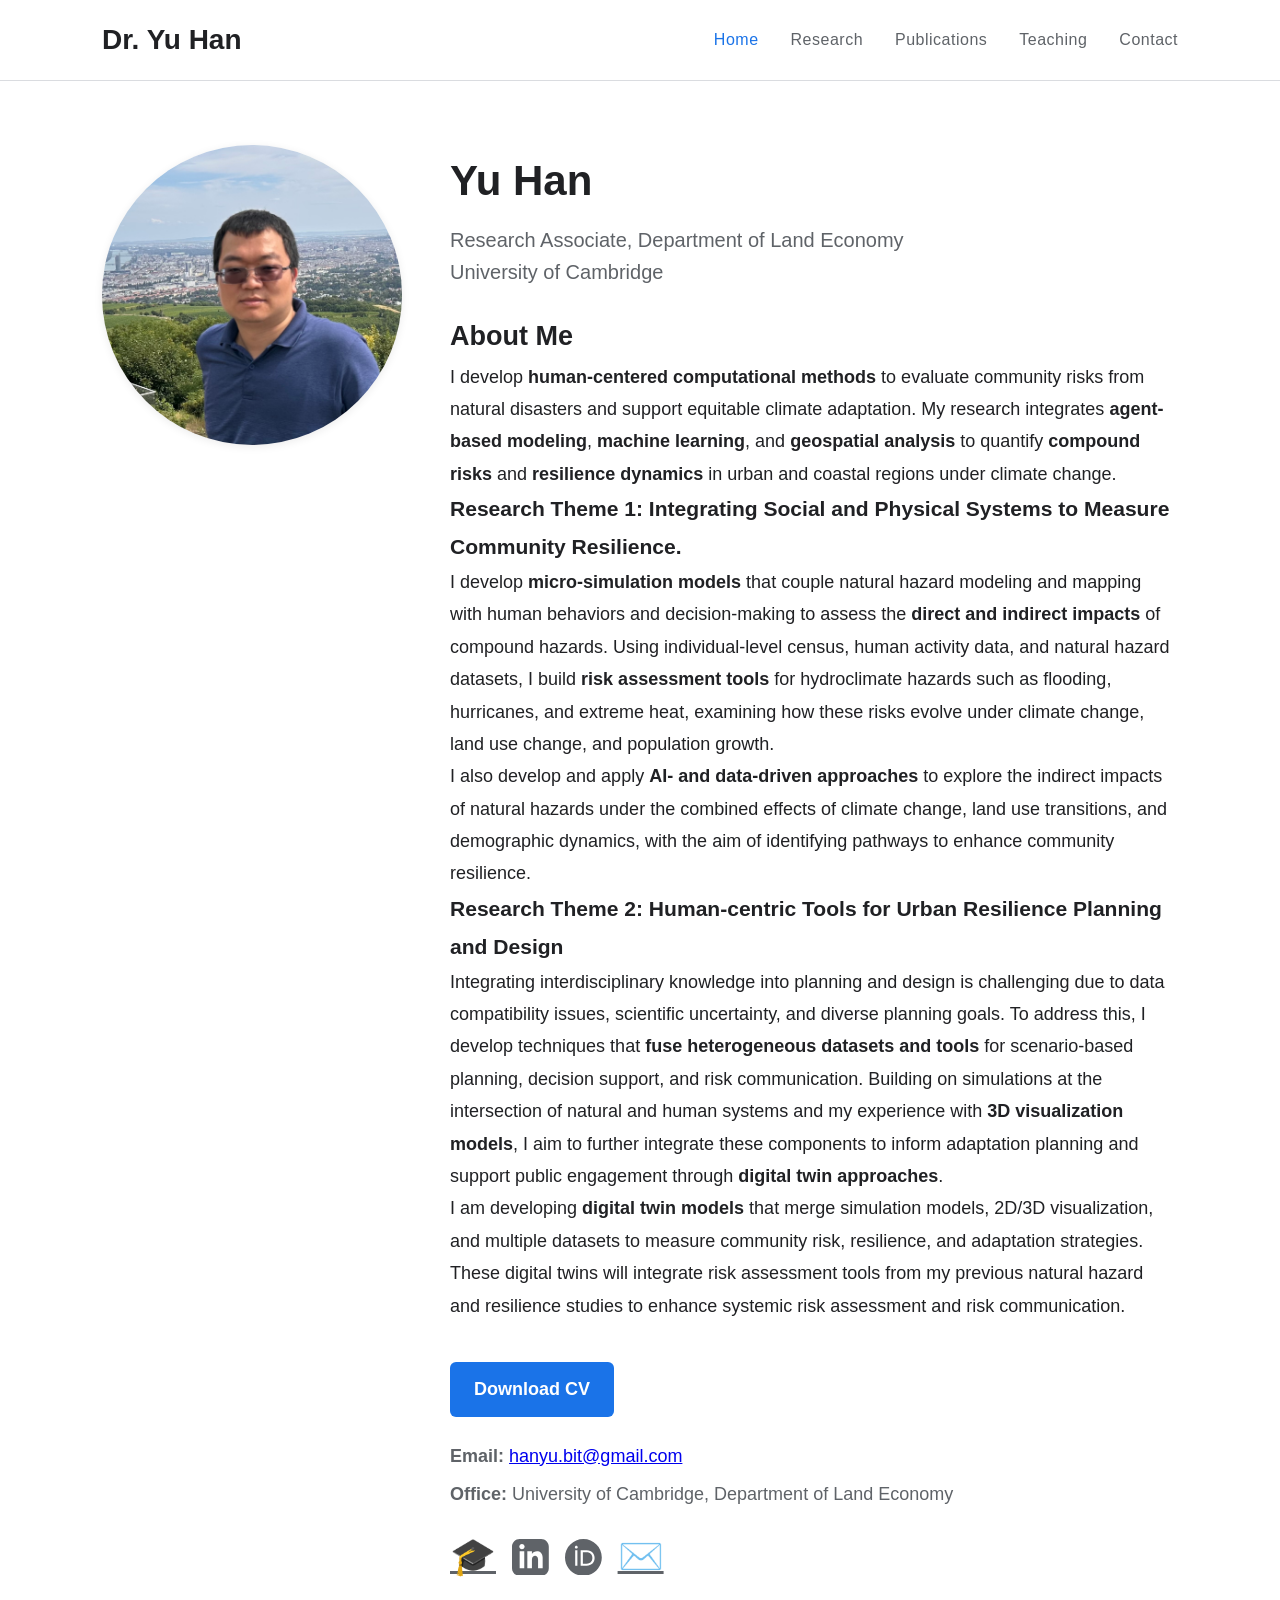
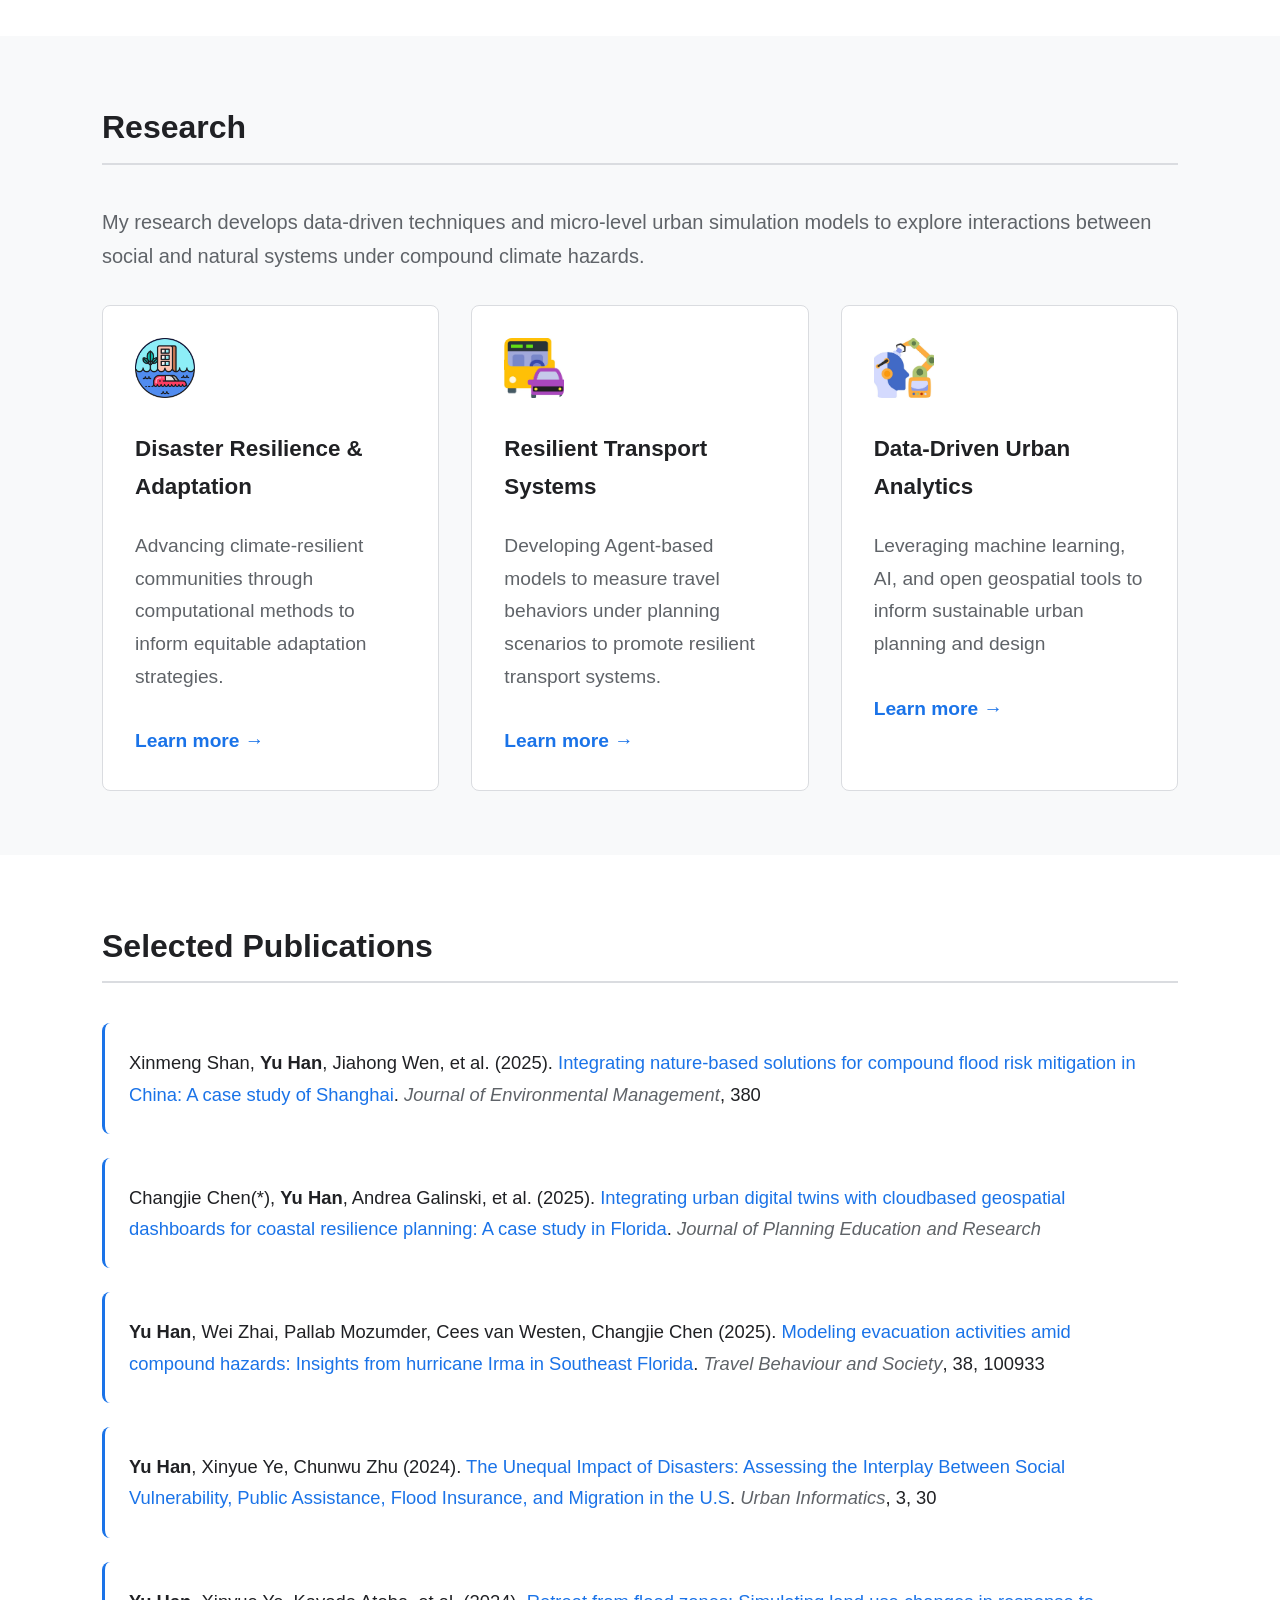
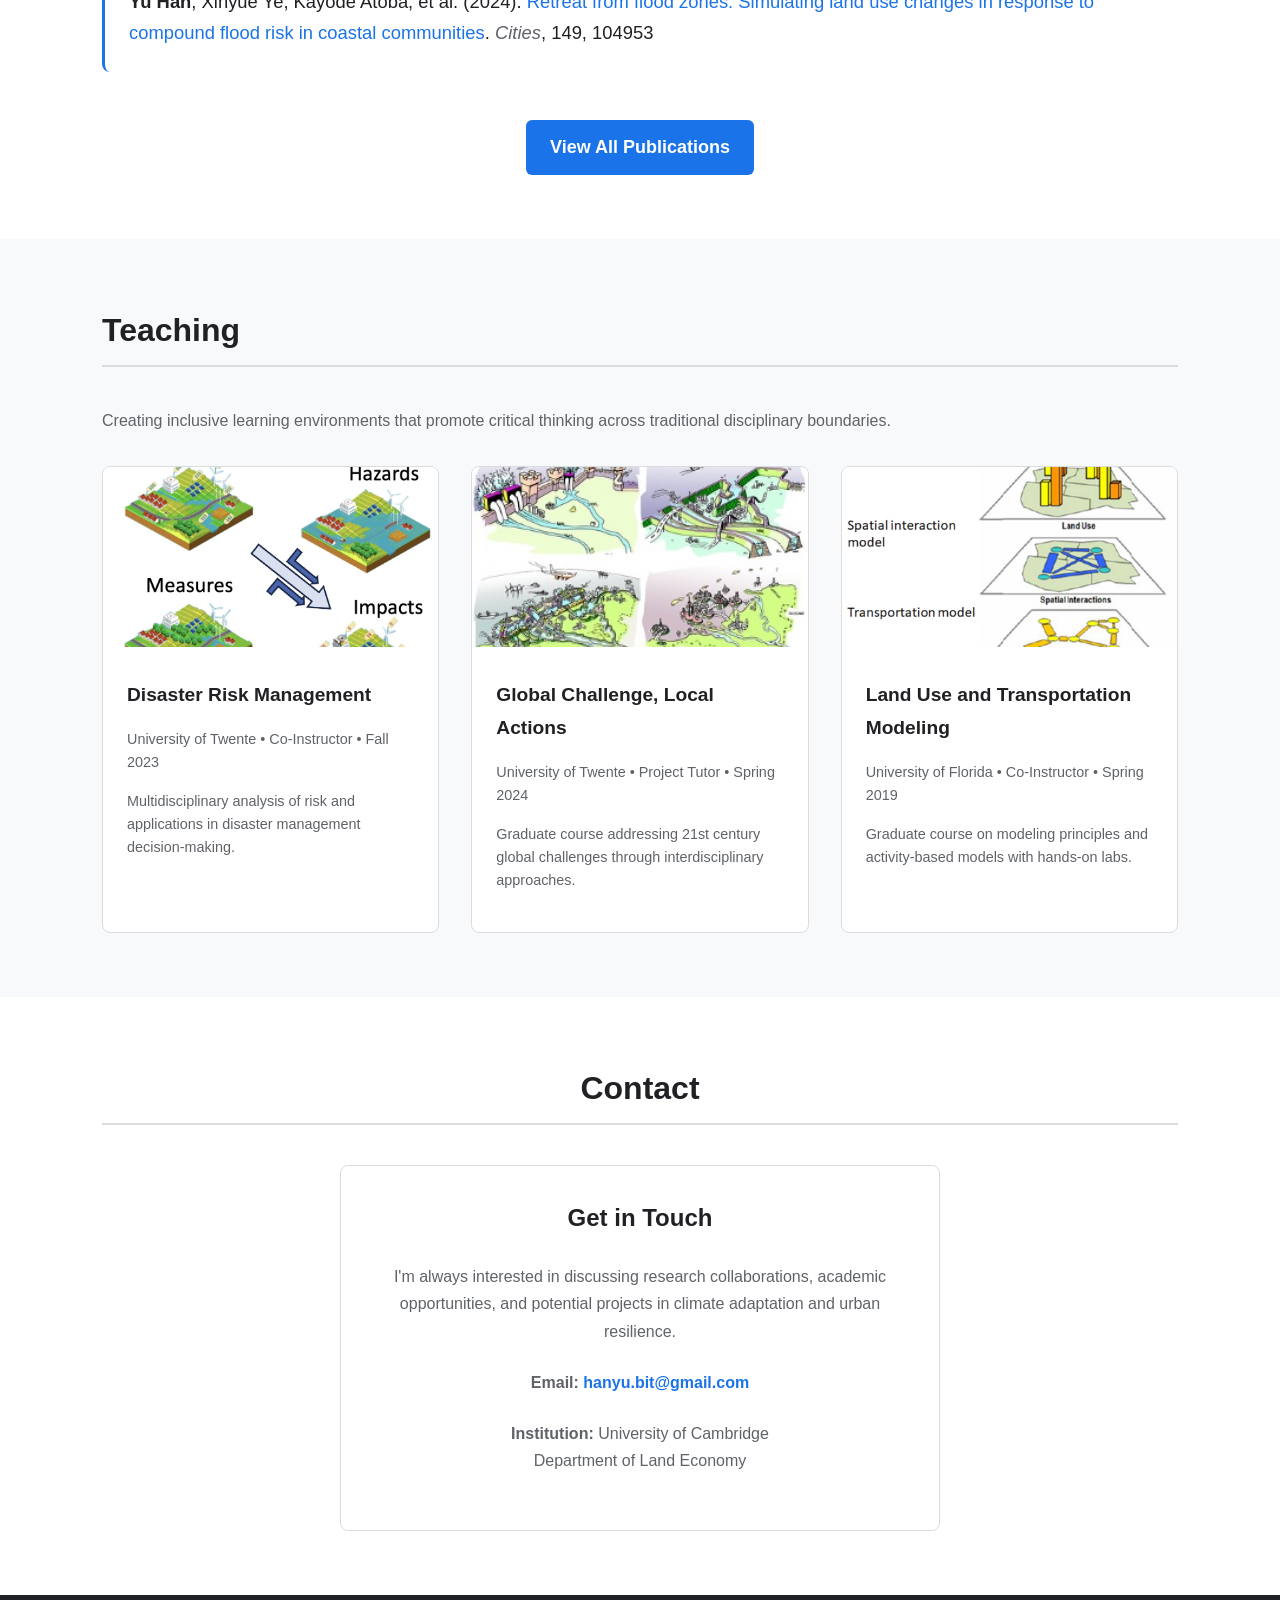
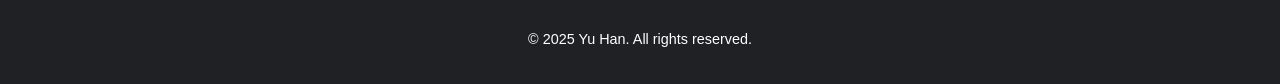
==== commit 452ebd01: "Update index.html" ====
--- a/index.html
+++ b/index.html
@@ -617,21 +617,21 @@
                     <div class="research-card">
                         <img src="images/pics/Flood.jpg" alt="Disaster Resilience" class="research-icon">
                         <h3>Disaster Resilience & Adaptation</h3>
-                        <p>Advancing climate-resilient communities through urban analytics and agent-based models to assess compound hazard risks and inform equitable adaptation strategies.</p>
+                        <p>Advancing climate-resilient communities through computational methods to inform equitable adaptation strategies.</p>
                         <a href="adaptation.html" class="research-link">Learn more →</a>
                     </div>
                     
                     <div class="research-card">
                         <img src="images/pics/Transportation.jpg" alt="Transport Systems" class="research-icon">
                         <h3>Resilient Transport Systems</h3>
-                        <p>Modeling travel behaviors and daily mobility under planning scenarios to promote resilient transport systems.</p>
+                        <p>Developing Agent-based models to measure travel behaviors under planning scenarios to promote resilient transport systems.</p>
                         <a href="urbanresilience.html" class="research-link">Learn more →</a>
                     </div>
                     
                     <div class="research-card">
                         <img src="images/pics/AI.jpg" alt="Data Analytics" class="research-icon">
                         <h3>Data-Driven Urban Analytics</h3>
-                        <p>Leveraging machine learning, AI, and open geospatial tools to measure climate change impacts and inform sustainable urban planning and design</p>
+                        <p>Leveraging machine learning, AI, and open geospatial tools to inform sustainable urban planning and design</p>
                         <a href="datadrivenrisk.html" class="research-link">Learn more →</a>
                     </div>
                 </div>
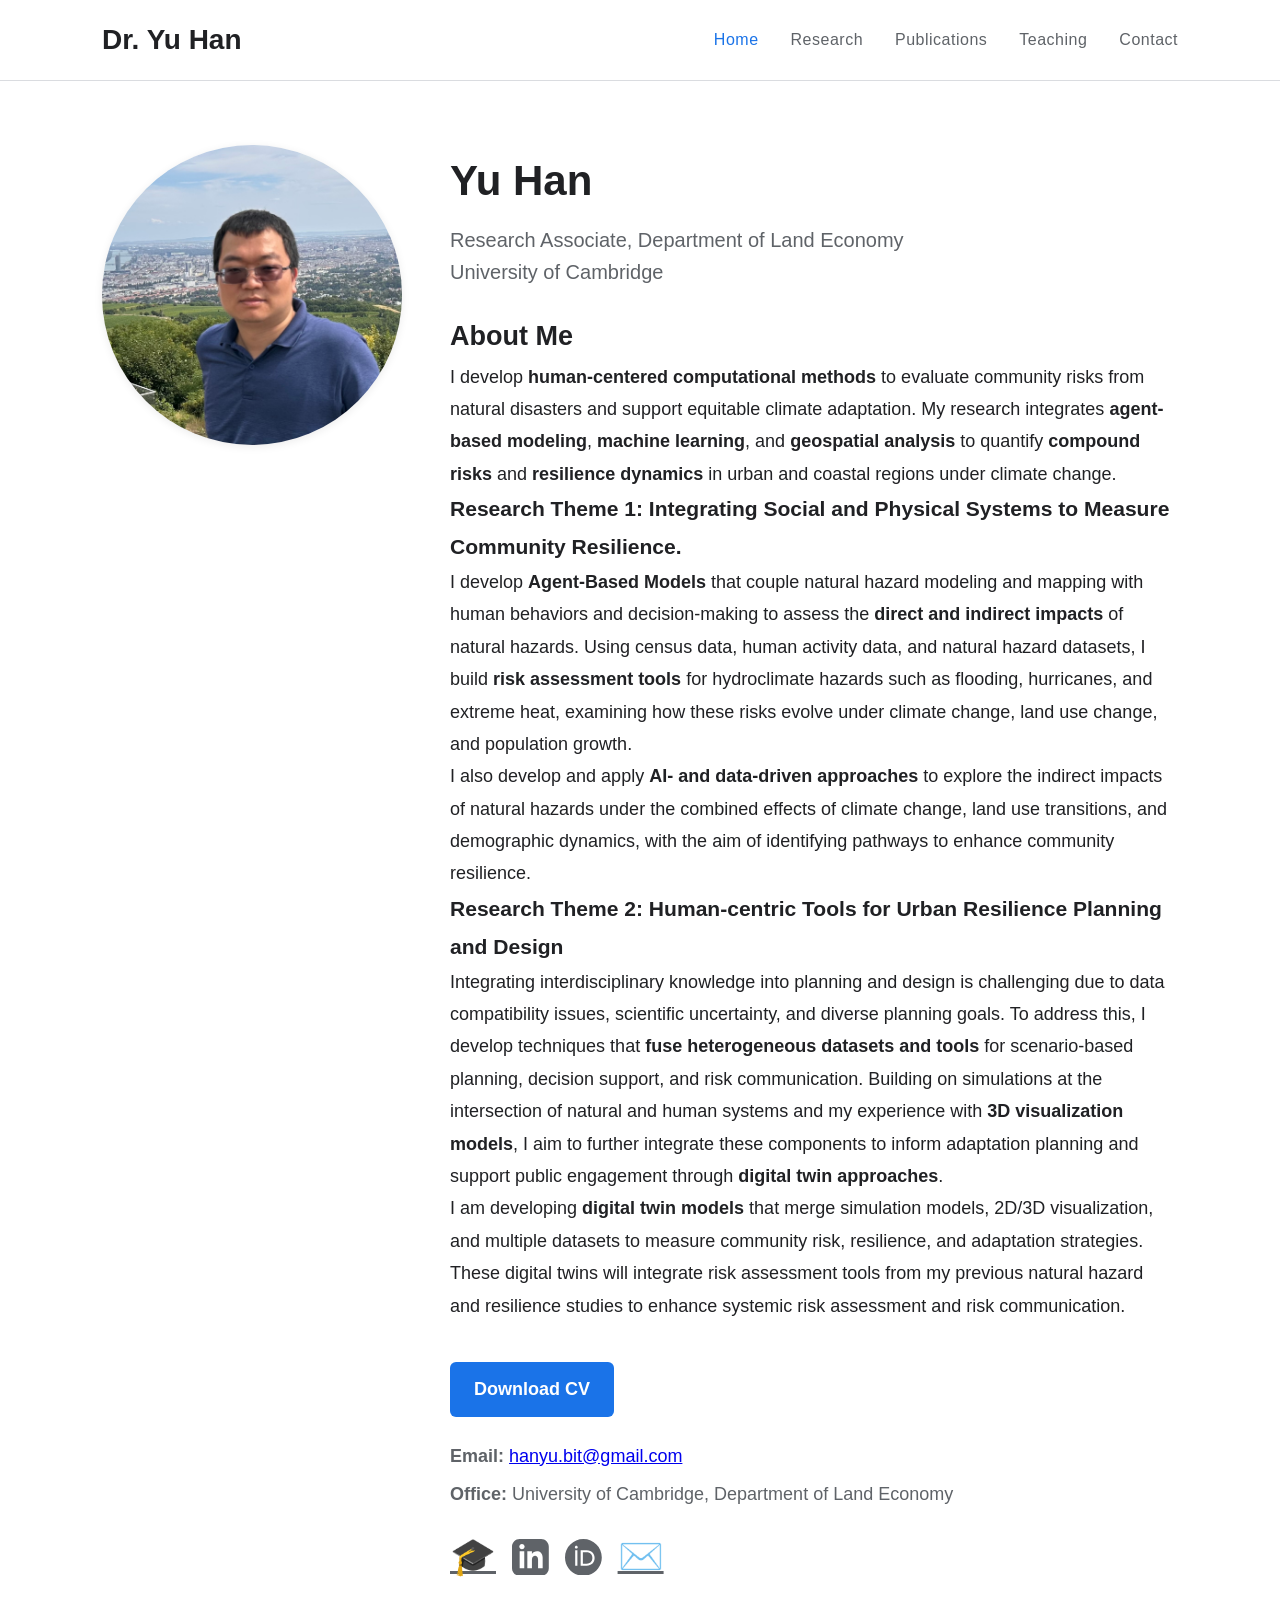
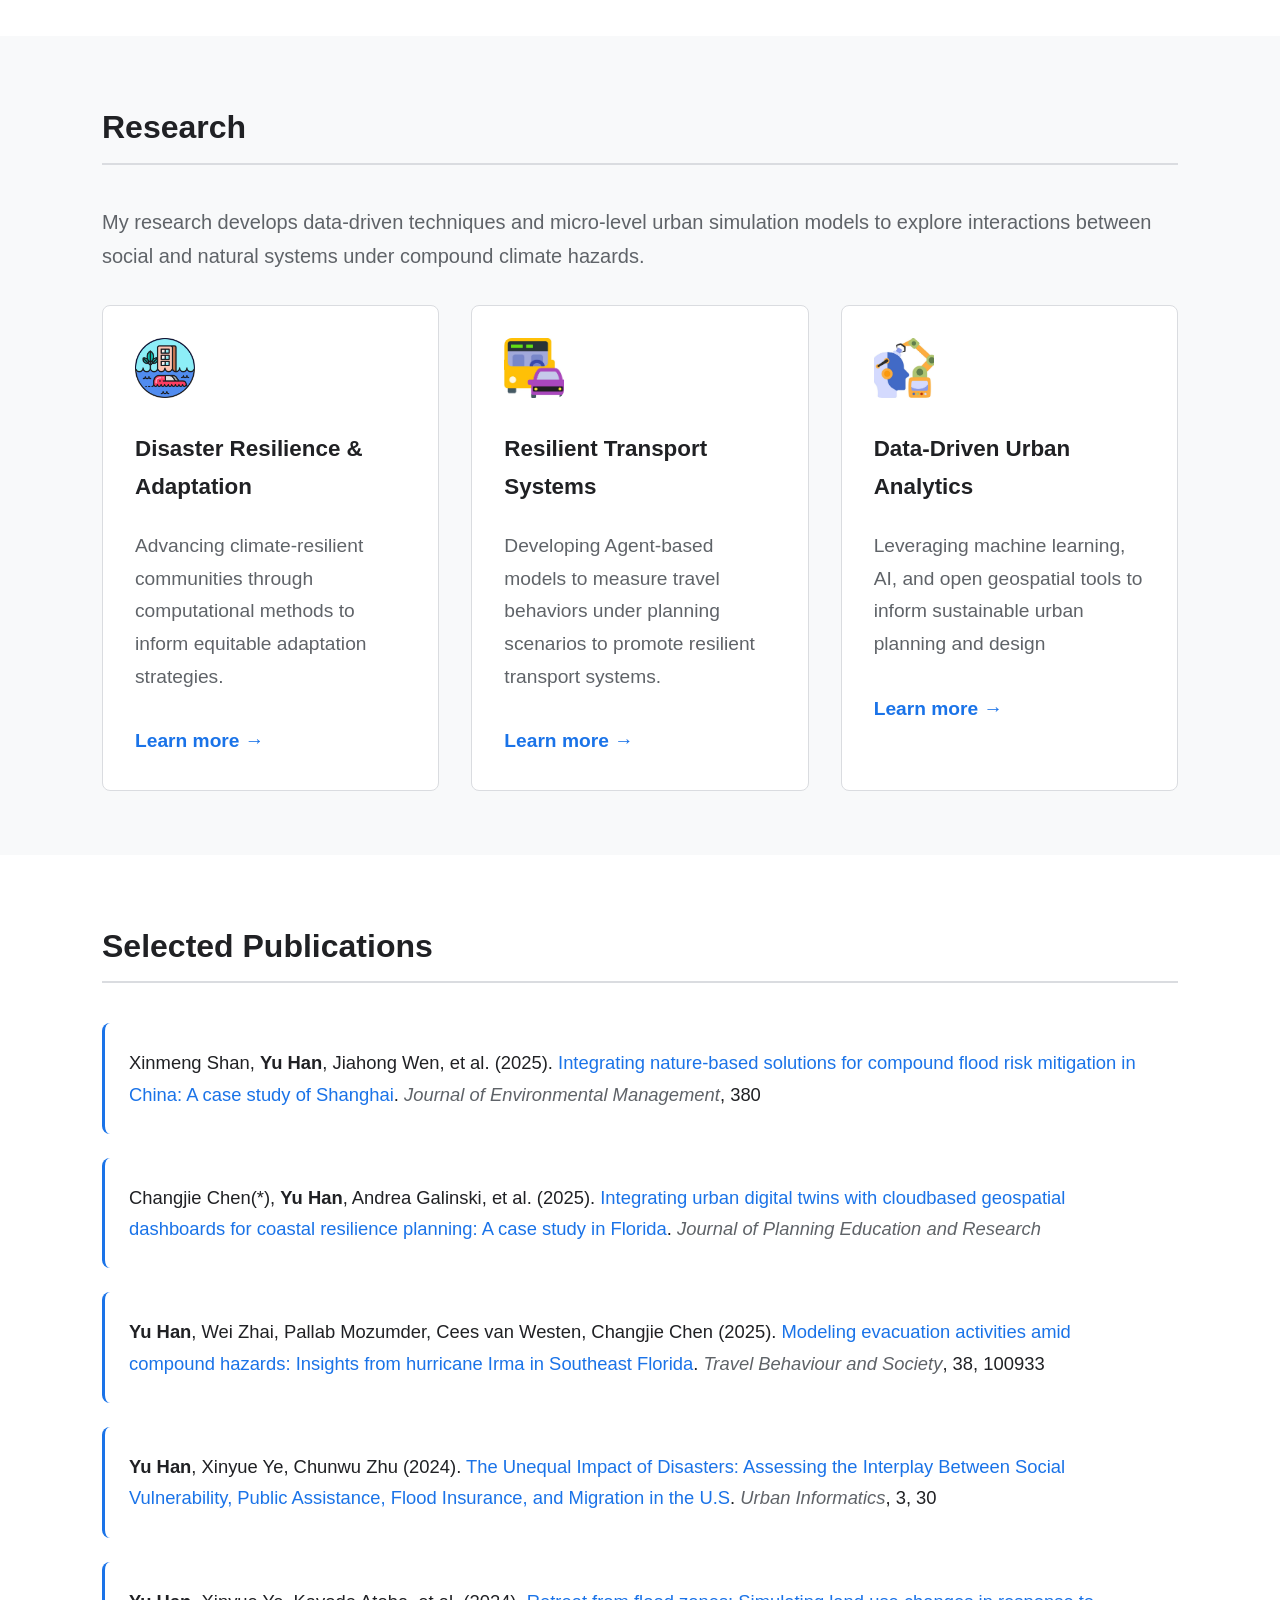
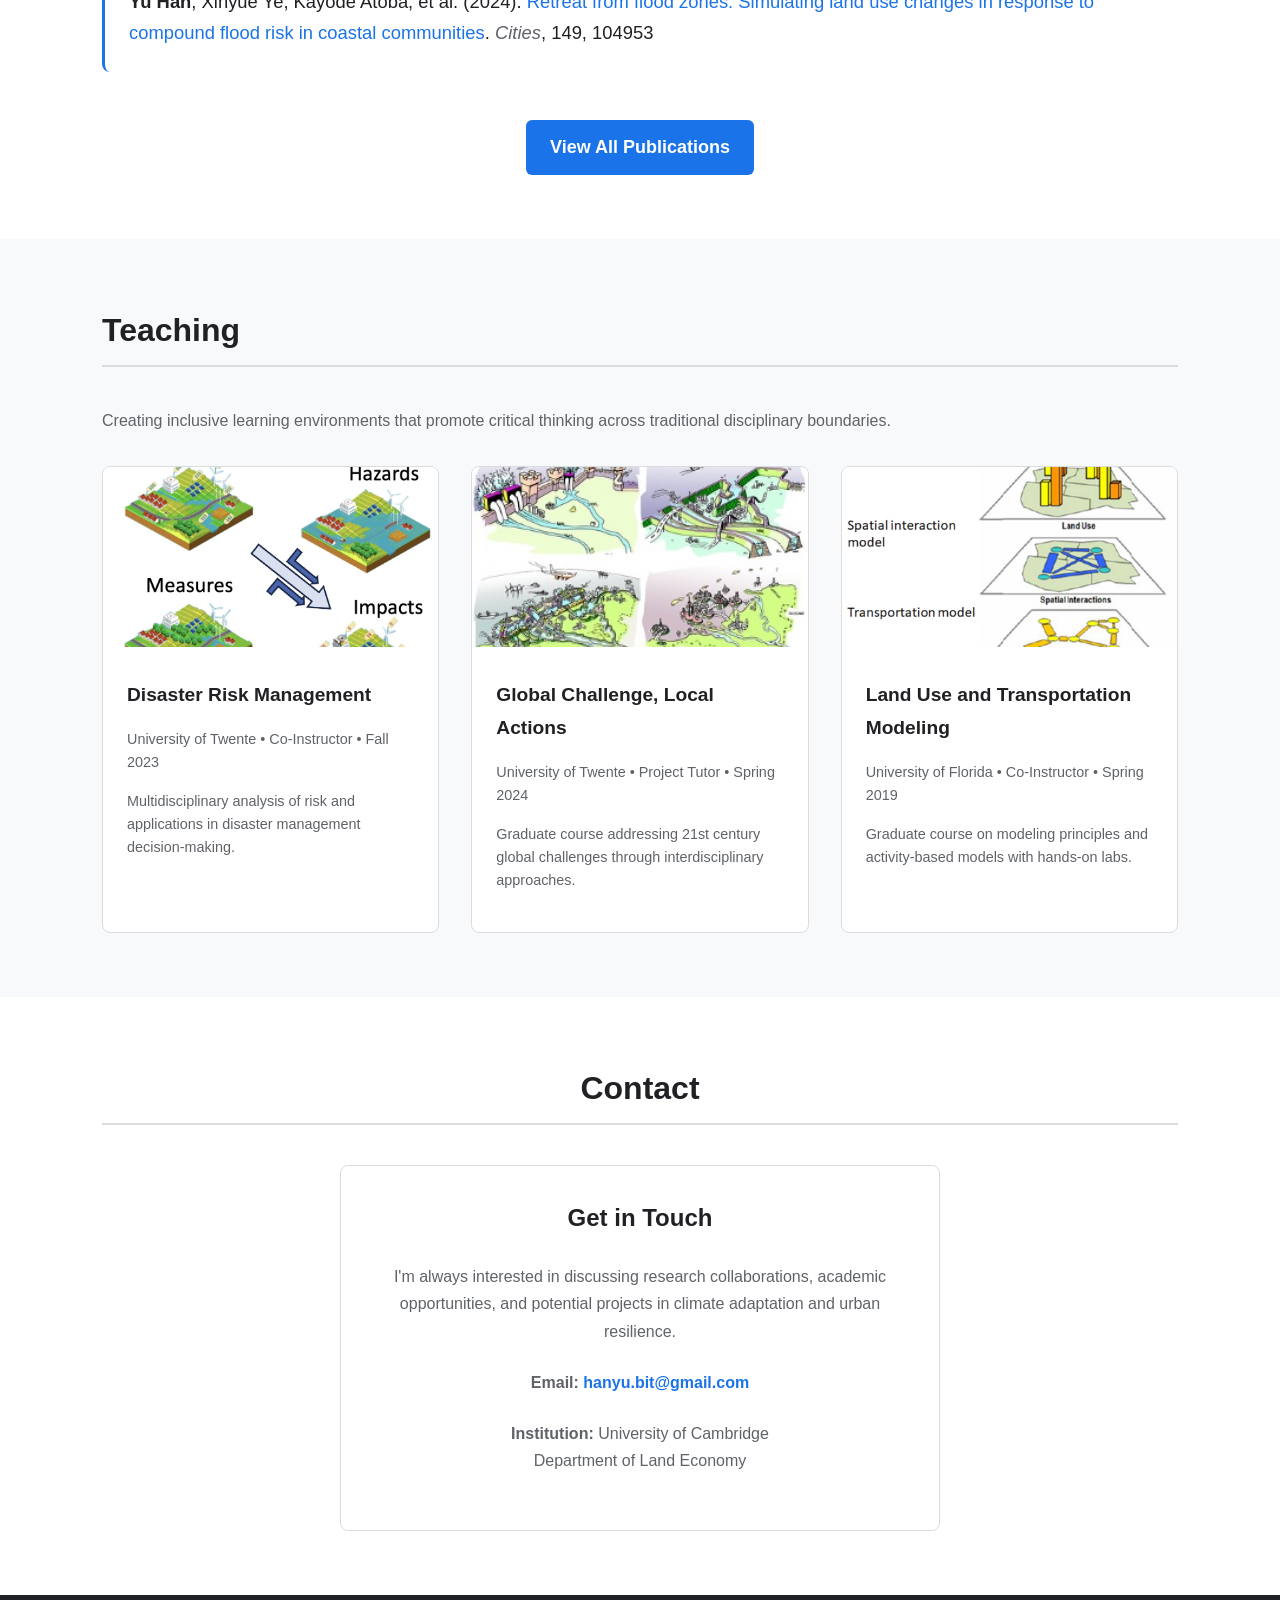
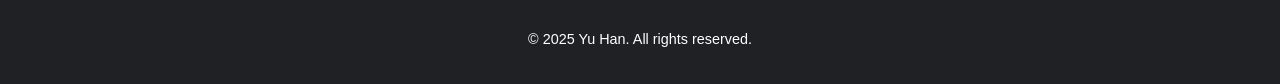
==== commit f5cdf4cf: "Update terminology from micro-simulation to Agent-Based Models" ====
--- a/index.html
+++ b/index.html
@@ -563,7 +563,7 @@
 
                         <h3>Research Theme 1: Integrating Social and Physical Systems to Measure Community Resilience.</h3>
                         <p>
-                            I develop <strong>micro-simulation models</strong> that couple natural hazard modeling and mapping with human behaviors and decision-making to assess the <strong>direct and indirect impacts</strong> of compound hazards. Using individual-level census, human activity data, and natural hazard datasets, I build <strong>risk assessment tools</strong> for hydroclimate hazards such as flooding, hurricanes, and extreme heat, examining how these risks evolve under climate change, land use change, and population growth.
+                            I develop <strong>Agent-Based Models</strong> that couple natural hazard modeling and mapping with human behaviors and decision-making to assess the <strong>direct and indirect impacts</strong> of natural hazards. Using census data, human activity data, and natural hazard datasets, I build <strong>risk assessment tools</strong> for hydroclimate hazards such as flooding, hurricanes, and extreme heat, examining how these risks evolve under climate change, land use change, and population growth.
                         </p>
                         <p>
                             I also develop and apply <strong>AI- and data-driven approaches</strong> to explore the indirect impacts of natural hazards under the combined effects of climate change, land use transitions, and demographic dynamics, with the aim of identifying pathways to enhance community resilience.
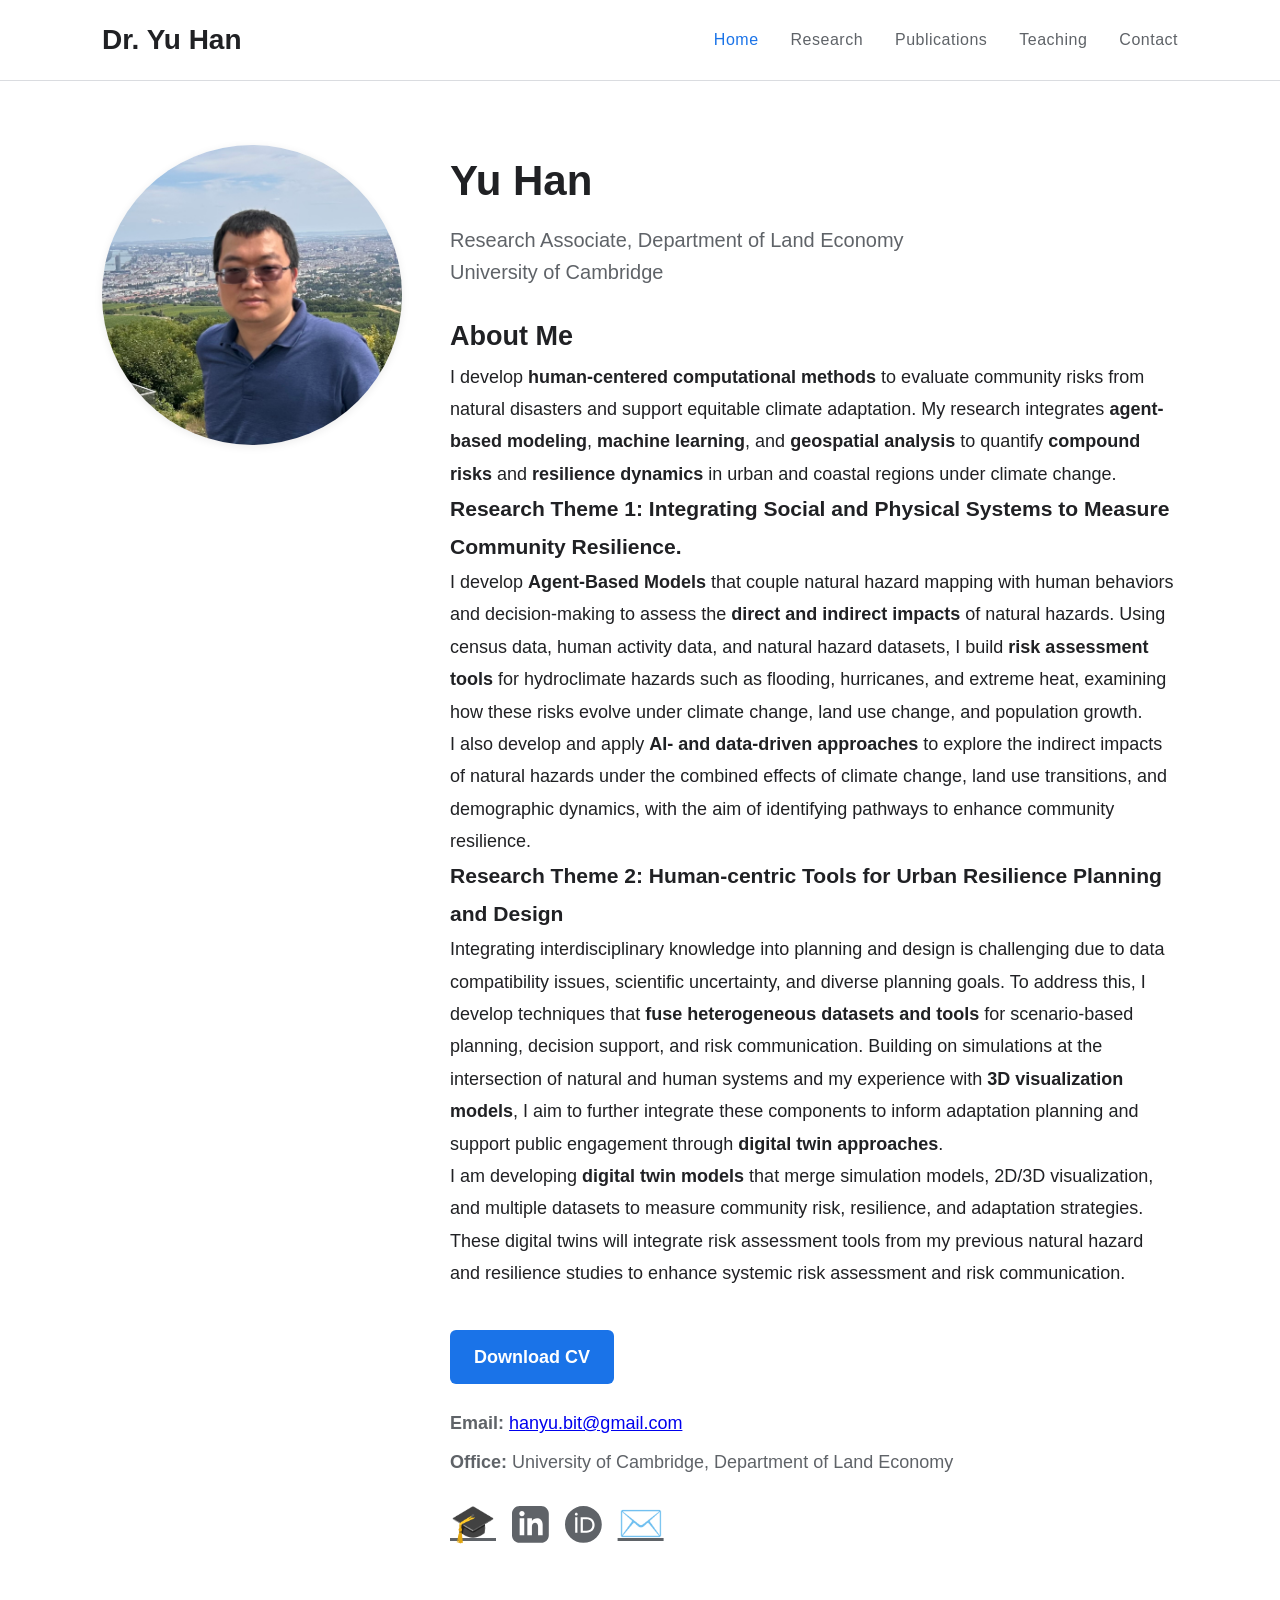
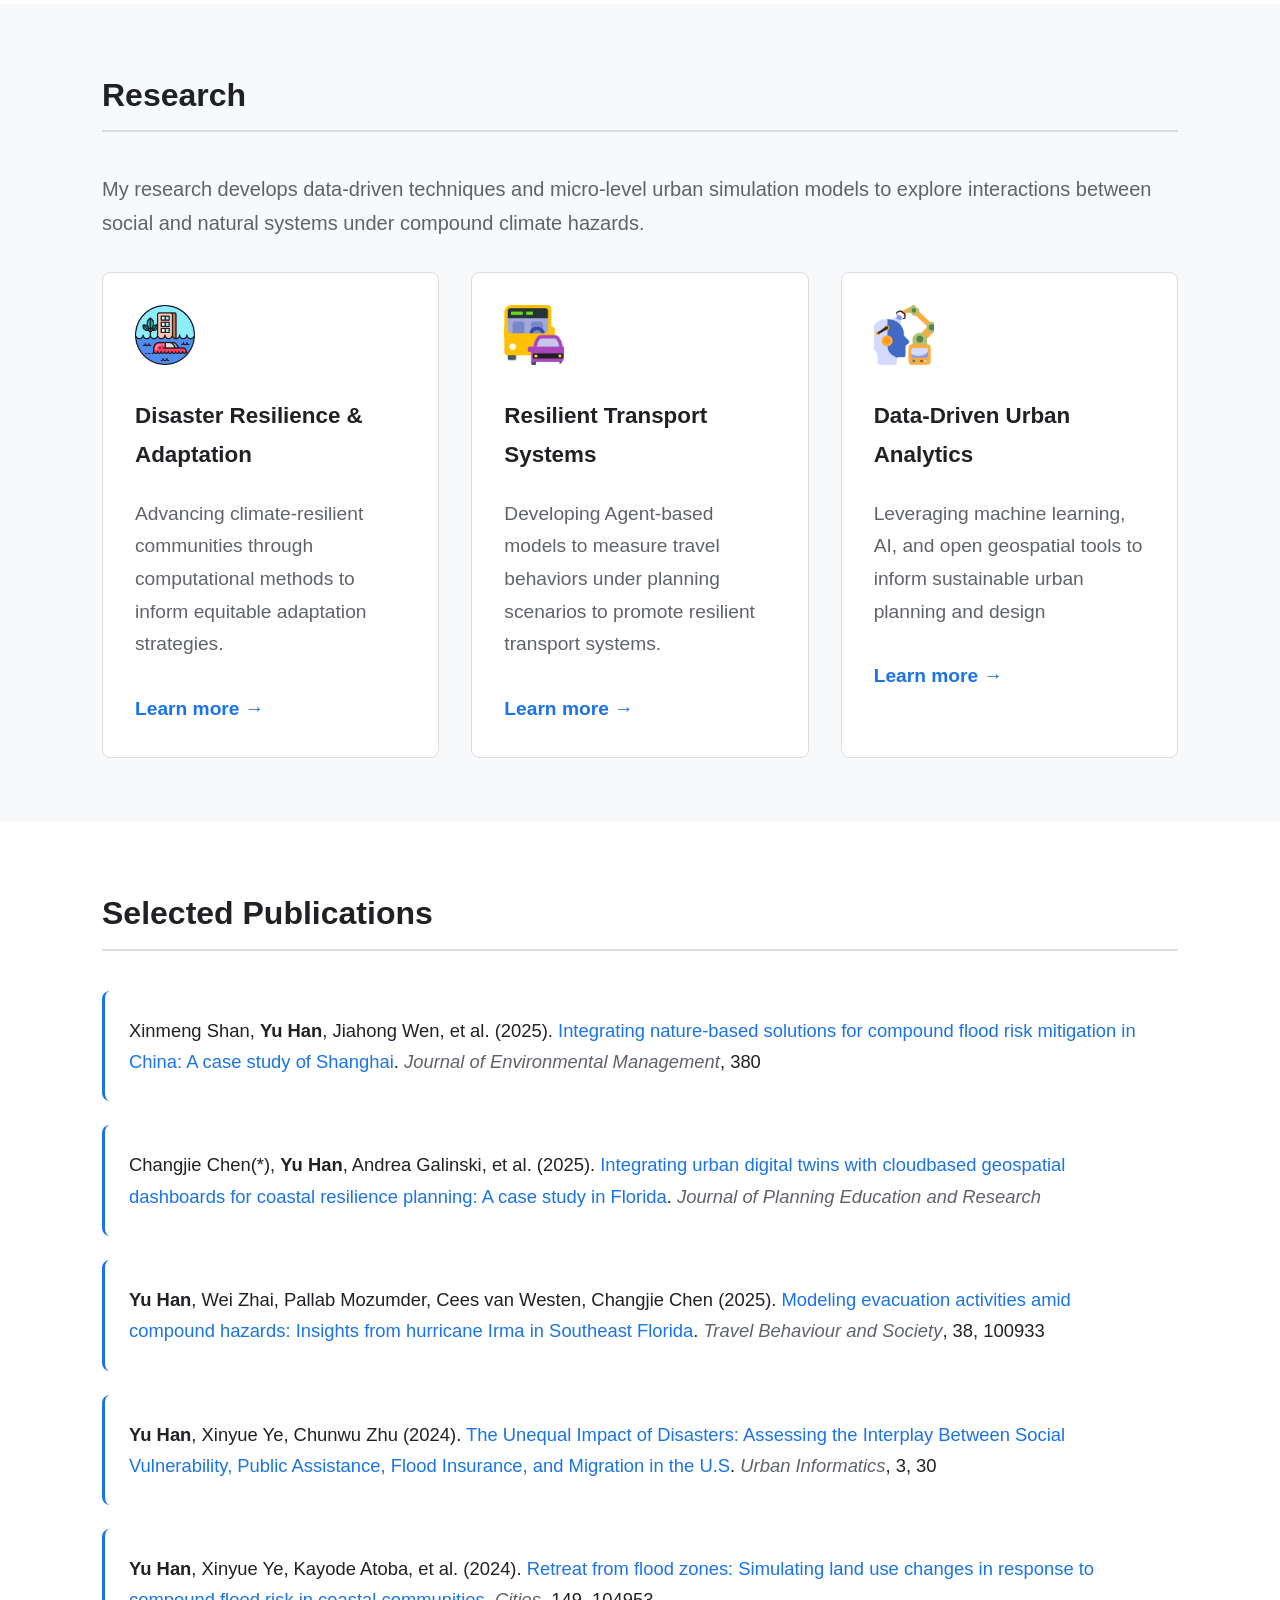
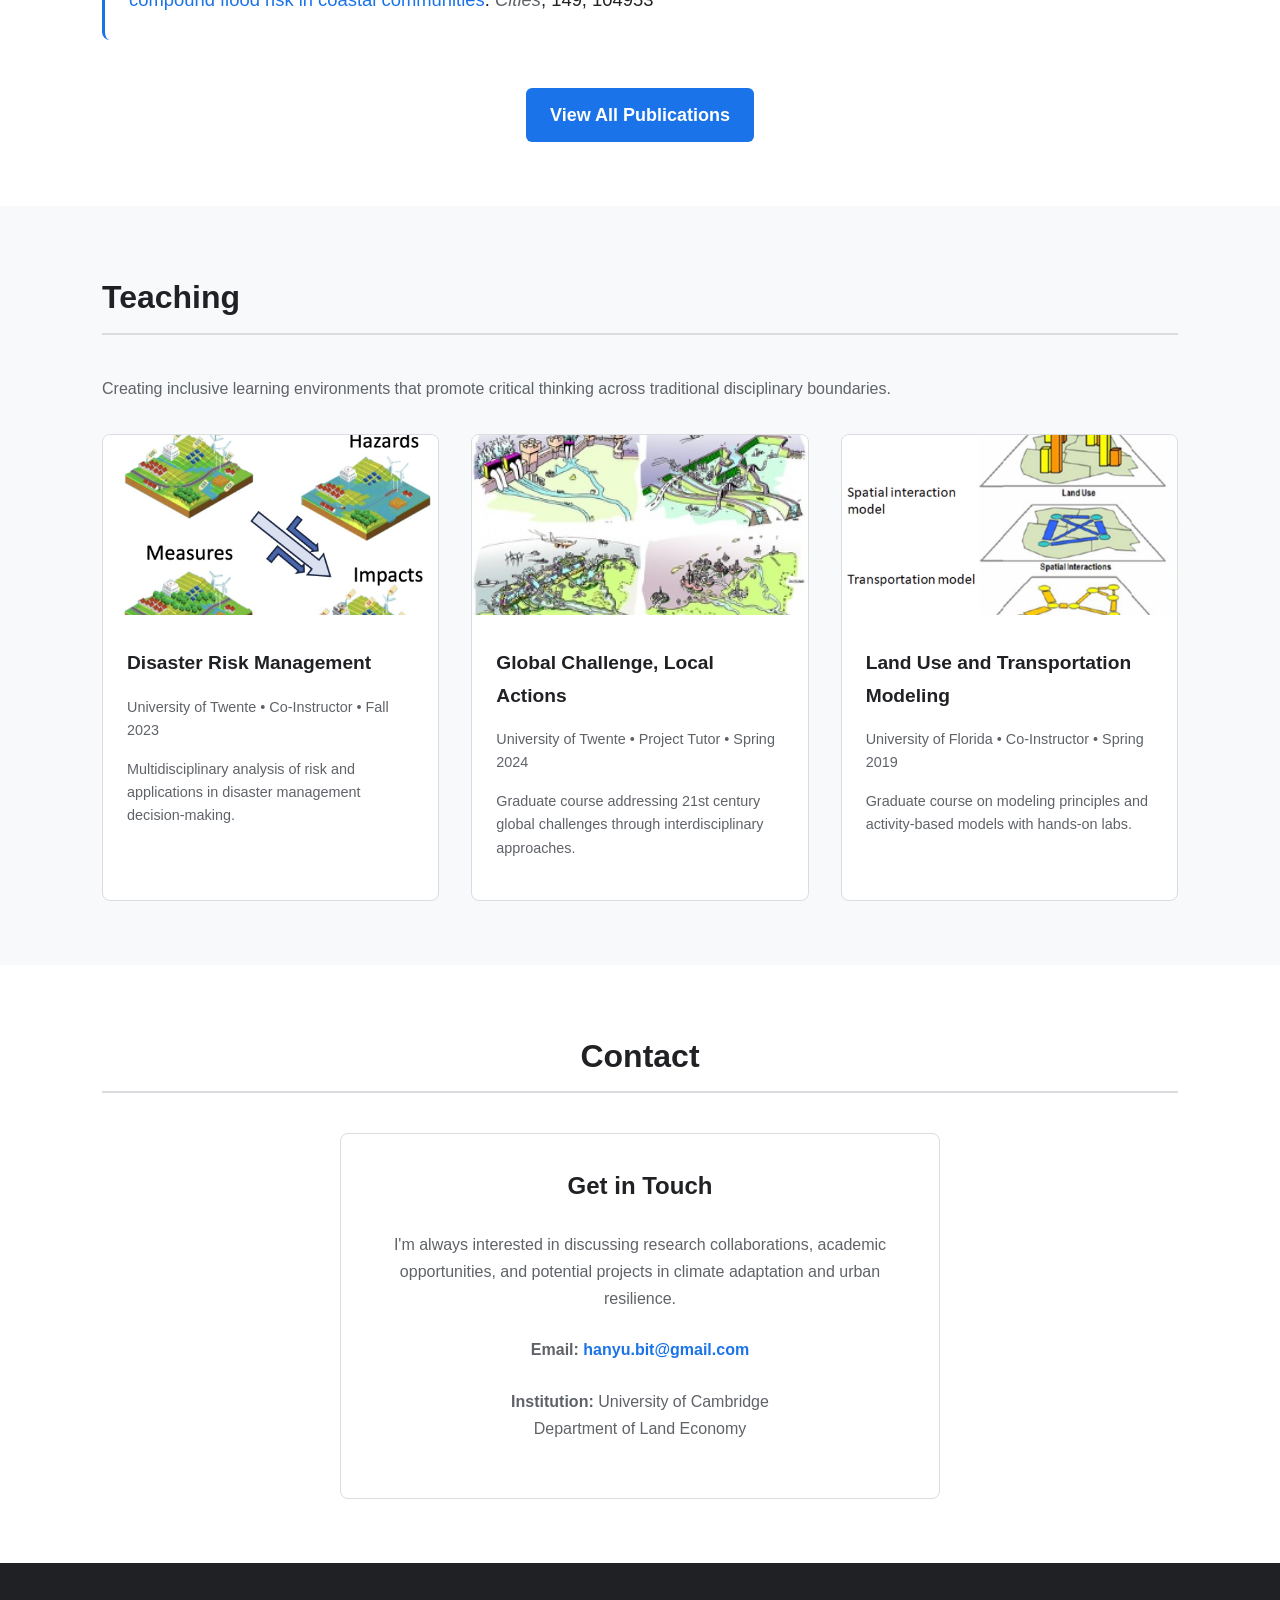
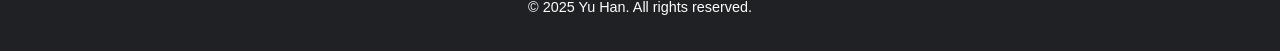
==== commit d2adf1b2: "Refine description of Agent-Based Models in index.html" ====
--- a/index.html
+++ b/index.html
@@ -563,7 +563,7 @@
 
                         <h3>Research Theme 1: Integrating Social and Physical Systems to Measure Community Resilience.</h3>
                         <p>
-                            I develop <strong>Agent-Based Models</strong> that couple natural hazard modeling and mapping with human behaviors and decision-making to assess the <strong>direct and indirect impacts</strong> of natural hazards. Using census data, human activity data, and natural hazard datasets, I build <strong>risk assessment tools</strong> for hydroclimate hazards such as flooding, hurricanes, and extreme heat, examining how these risks evolve under climate change, land use change, and population growth.
+                            I develop <strong>Agent-Based Models</strong> that couple natural hazard mapping with human behaviors and decision-making to assess the <strong>direct and indirect impacts</strong> of natural hazards. Using census data, human activity data, and natural hazard datasets, I build <strong>risk assessment tools</strong> for hydroclimate hazards such as flooding, hurricanes, and extreme heat, examining how these risks evolve under climate change, land use change, and population growth.
                         </p>
                         <p>
                             I also develop and apply <strong>AI- and data-driven approaches</strong> to explore the indirect impacts of natural hazards under the combined effects of climate change, land use transitions, and demographic dynamics, with the aim of identifying pathways to enhance community resilience.
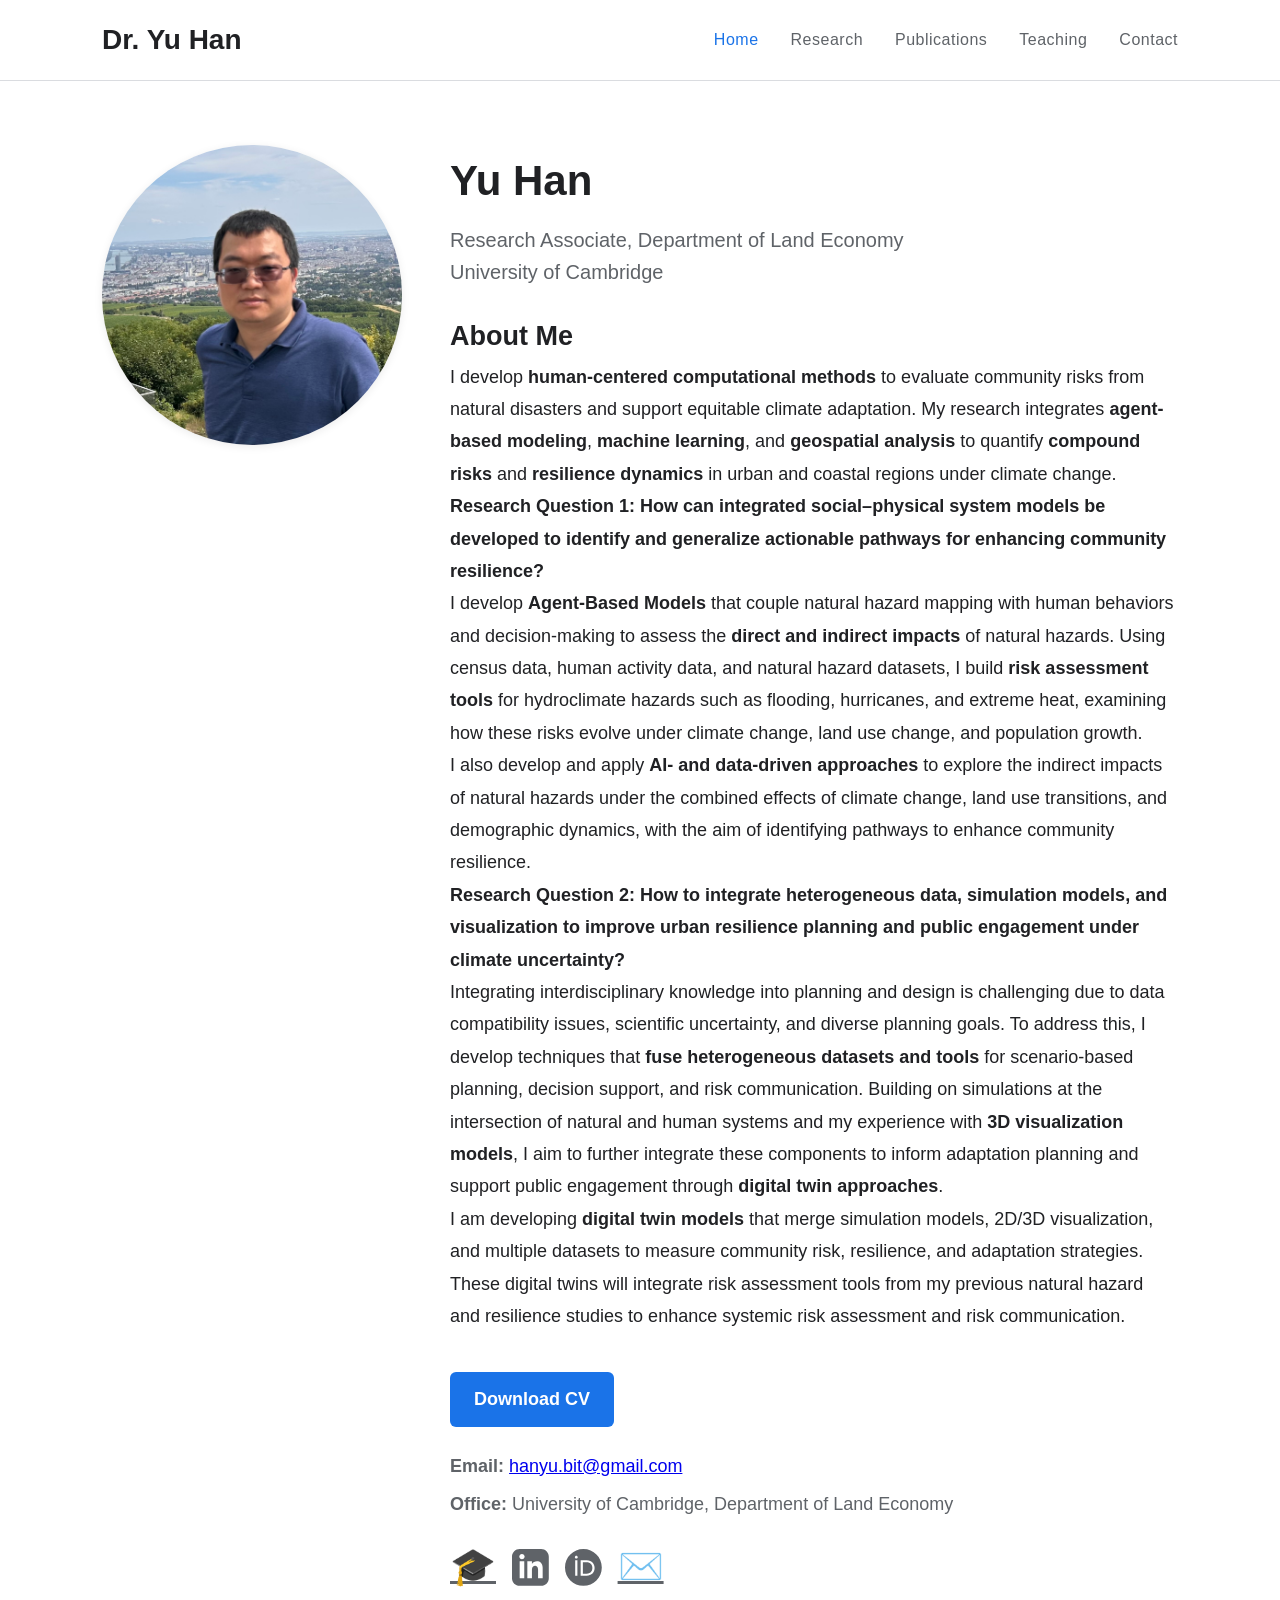
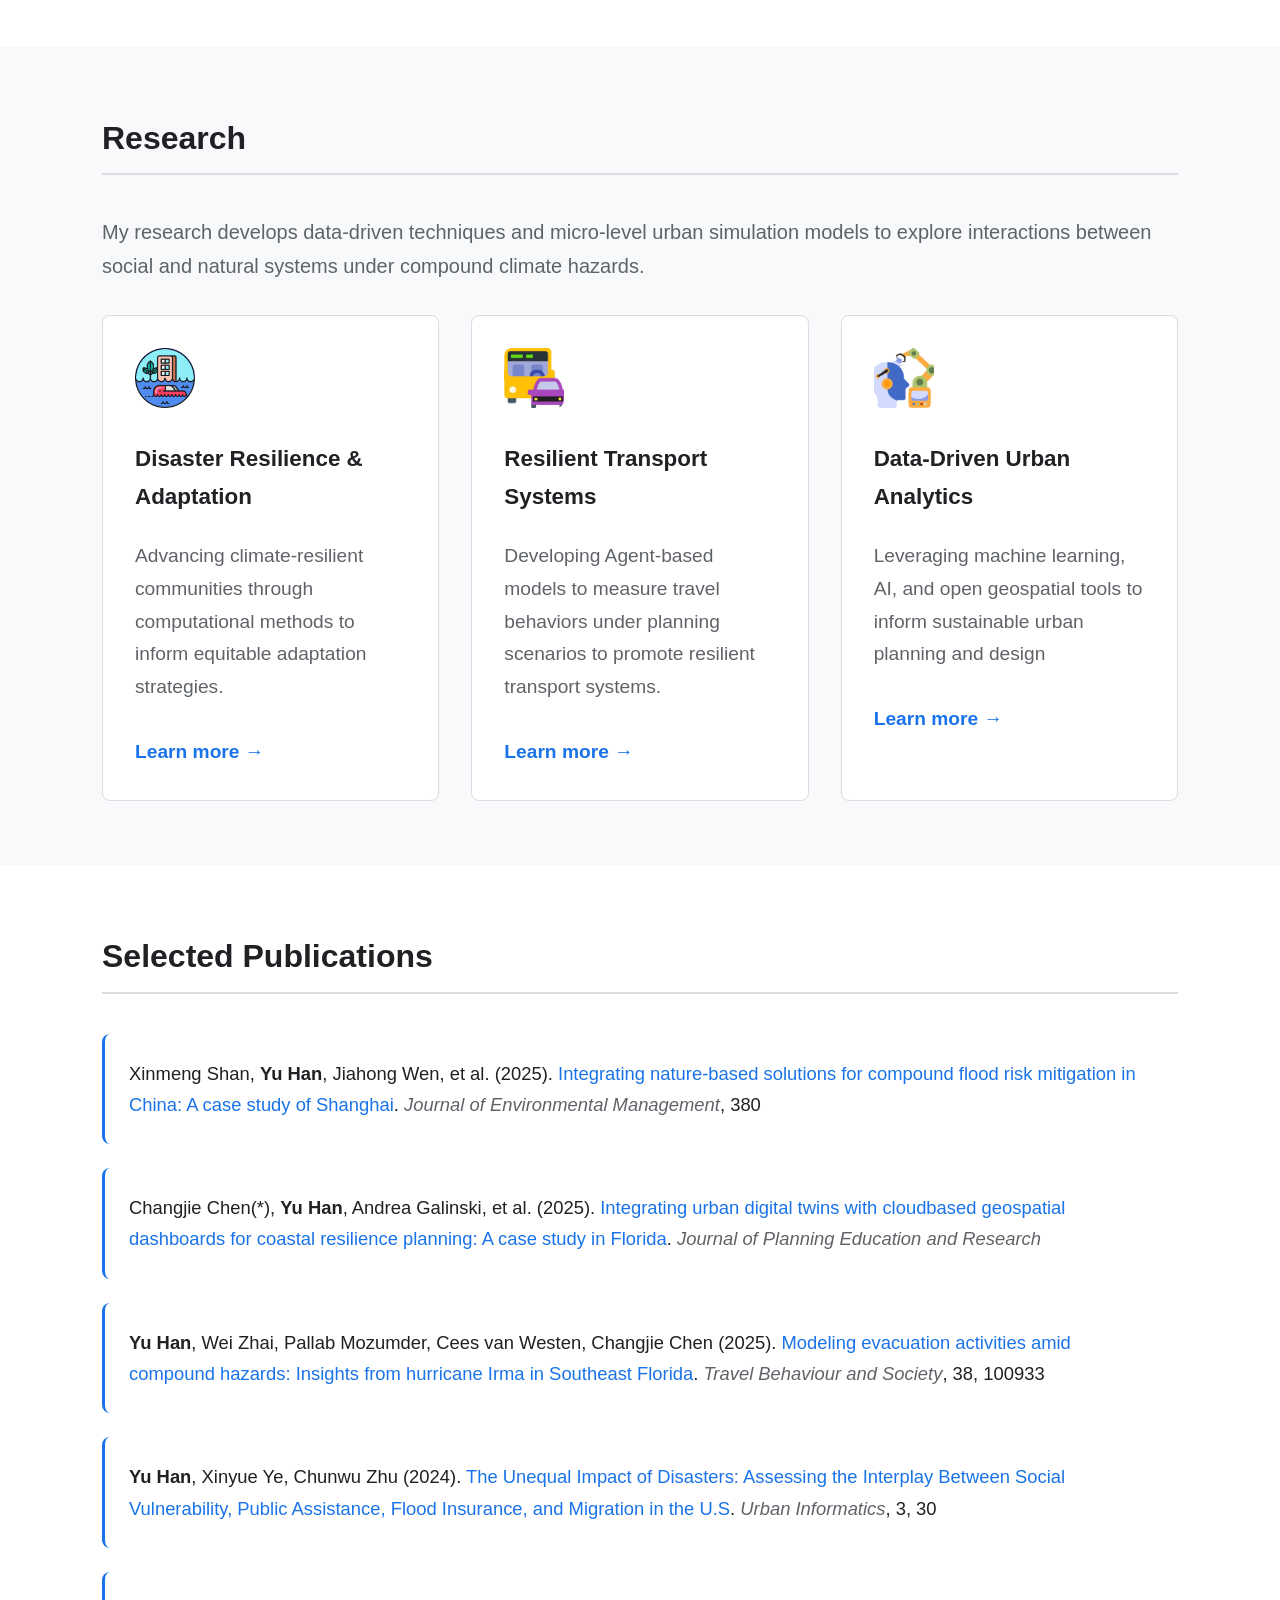
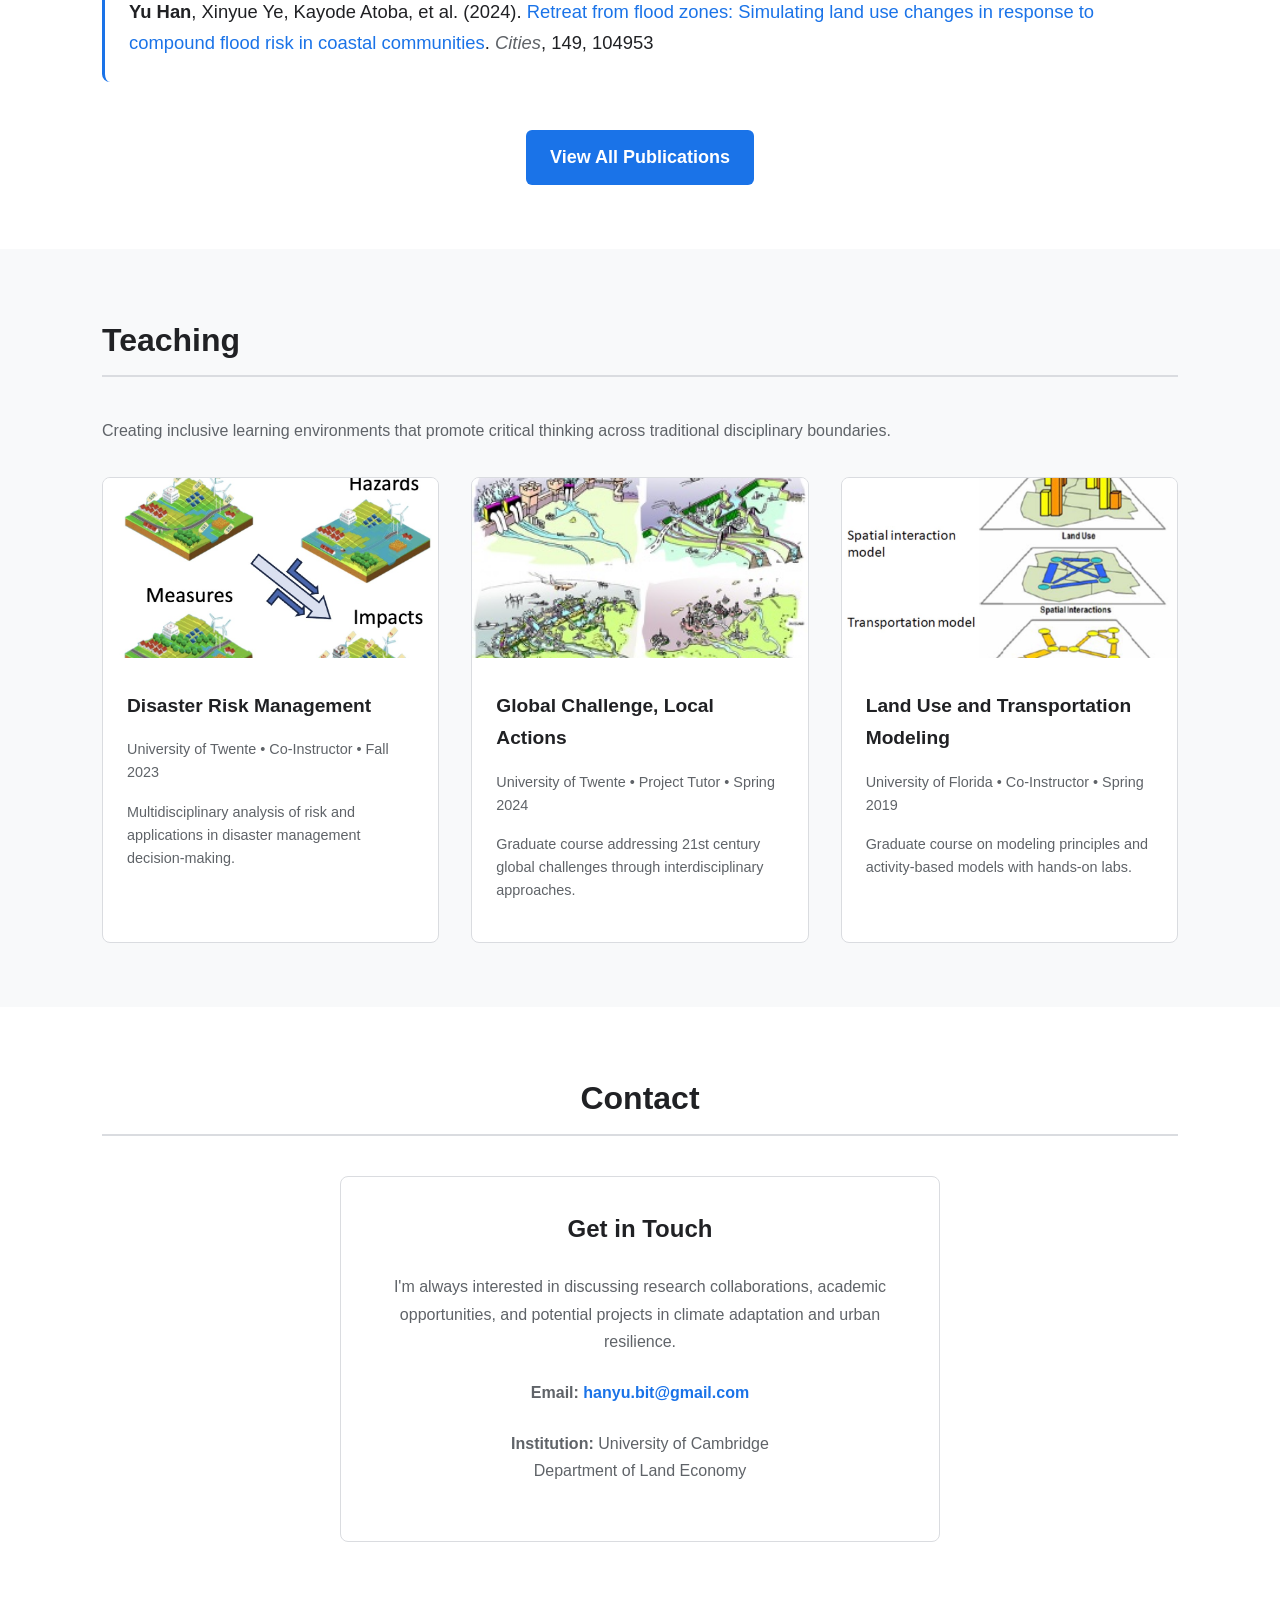
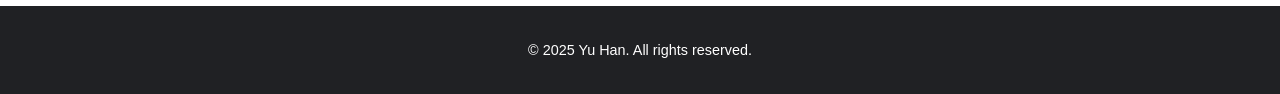
==== commit 13a73922: "Update index.html content" ====
--- a/index.html
+++ b/index.html
@@ -561,7 +561,7 @@
                             <strong>compound risks</strong> and <strong>resilience dynamics</strong> in urban and coastal regions under climate change.
                         </p>
 
-                        <h3>Research Theme 1: Integrating Social and Physical Systems to Measure Community Resilience.</h3>
+                        <h4>Research Question 1: How can integrated social–physical system models be developed to identify and generalize actionable pathways for enhancing community resilience?</h4>
                         <p>
                             I develop <strong>Agent-Based Models</strong> that couple natural hazard mapping with human behaviors and decision-making to assess the <strong>direct and indirect impacts</strong> of natural hazards. Using census data, human activity data, and natural hazard datasets, I build <strong>risk assessment tools</strong> for hydroclimate hazards such as flooding, hurricanes, and extreme heat, examining how these risks evolve under climate change, land use change, and population growth.
                         </p>
@@ -570,7 +570,7 @@
                         </p>
 
 
-                        <h3>Research Theme 2: Human-centric Tools for Urban Resilience Planning and Design</h3>
+                        <h4>Research Question 2: How to integrate heterogeneous data, simulation models, and visualization to improve urban resilience planning and public engagement under climate uncertainty?</h4>
                         <p>
                             Integrating interdisciplinary knowledge into planning and design is challenging due to data compatibility issues, scientific uncertainty, and diverse planning goals. To address this, I develop techniques that <strong>fuse heterogeneous datasets and tools</strong> for scenario-based planning, decision support, and risk communication. 
                             Building on simulations at the intersection of natural and human systems and my experience with <strong>3D visualization models</strong>, 
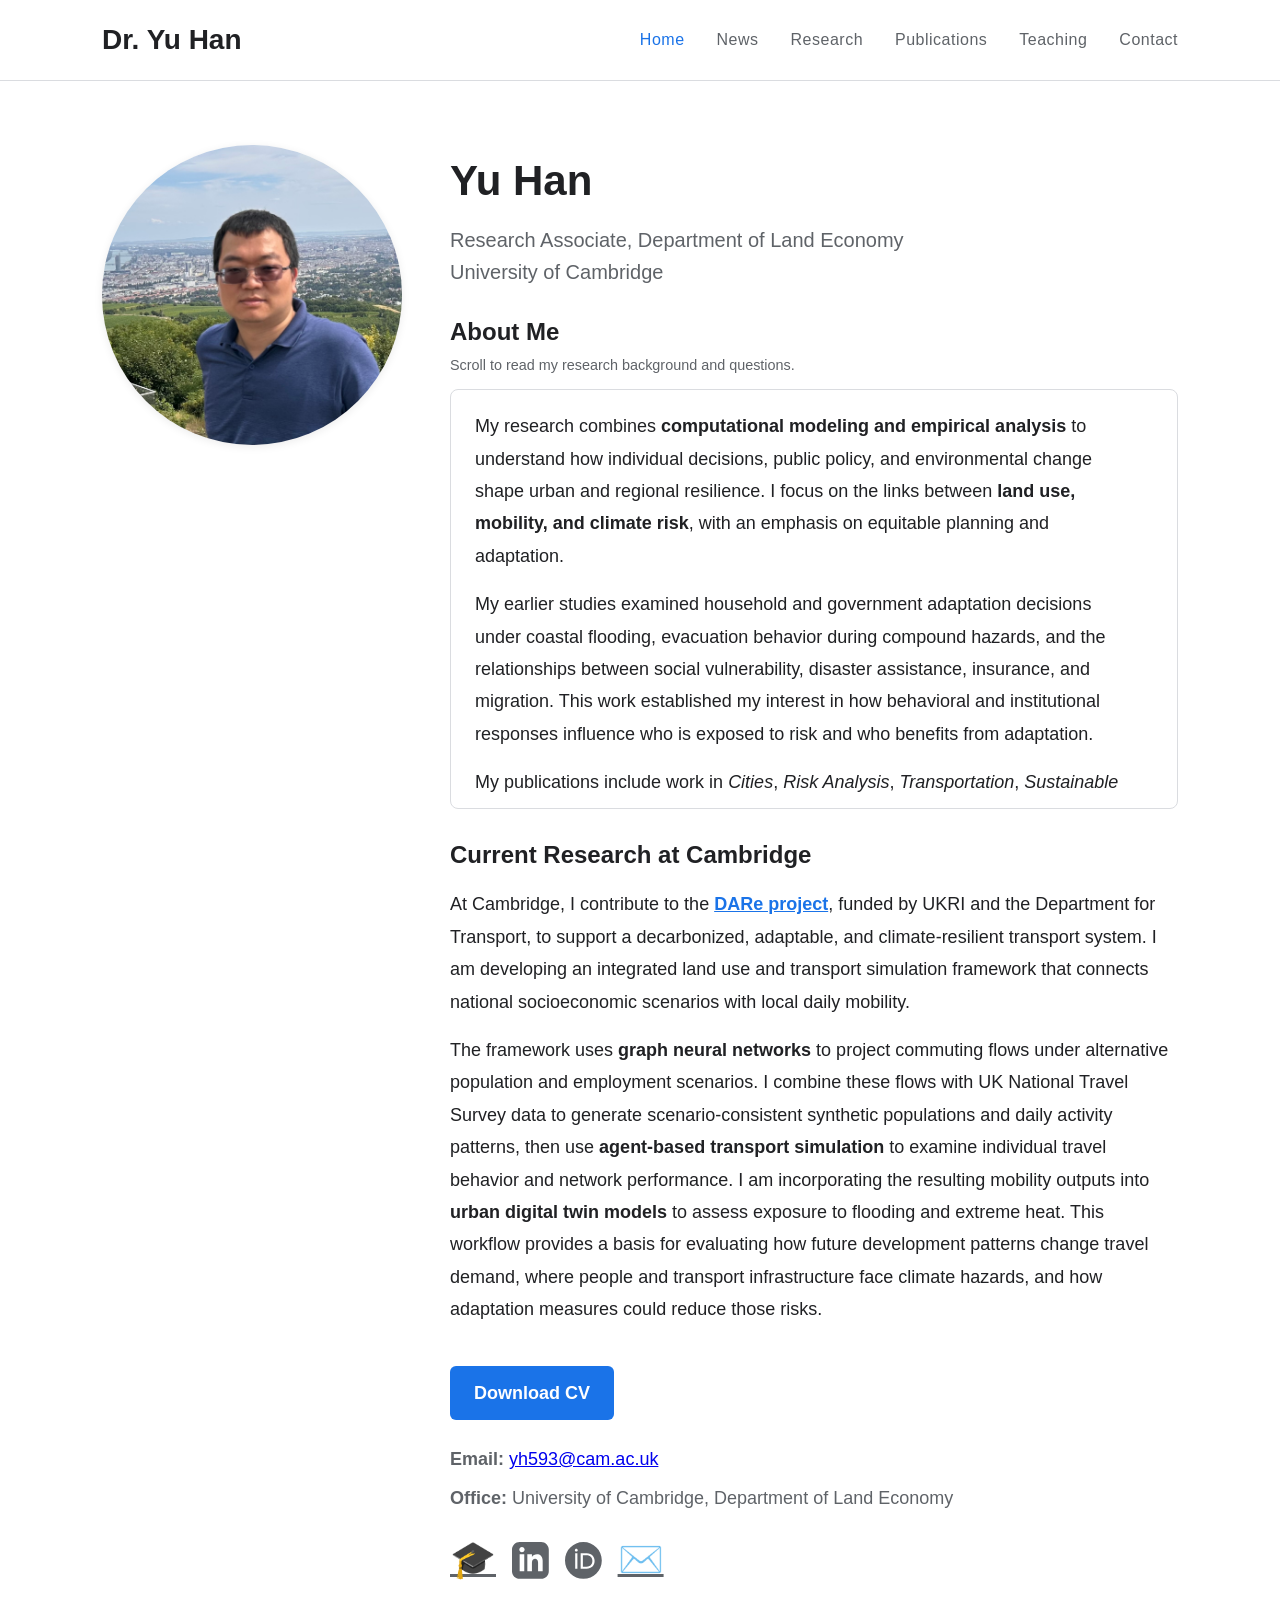
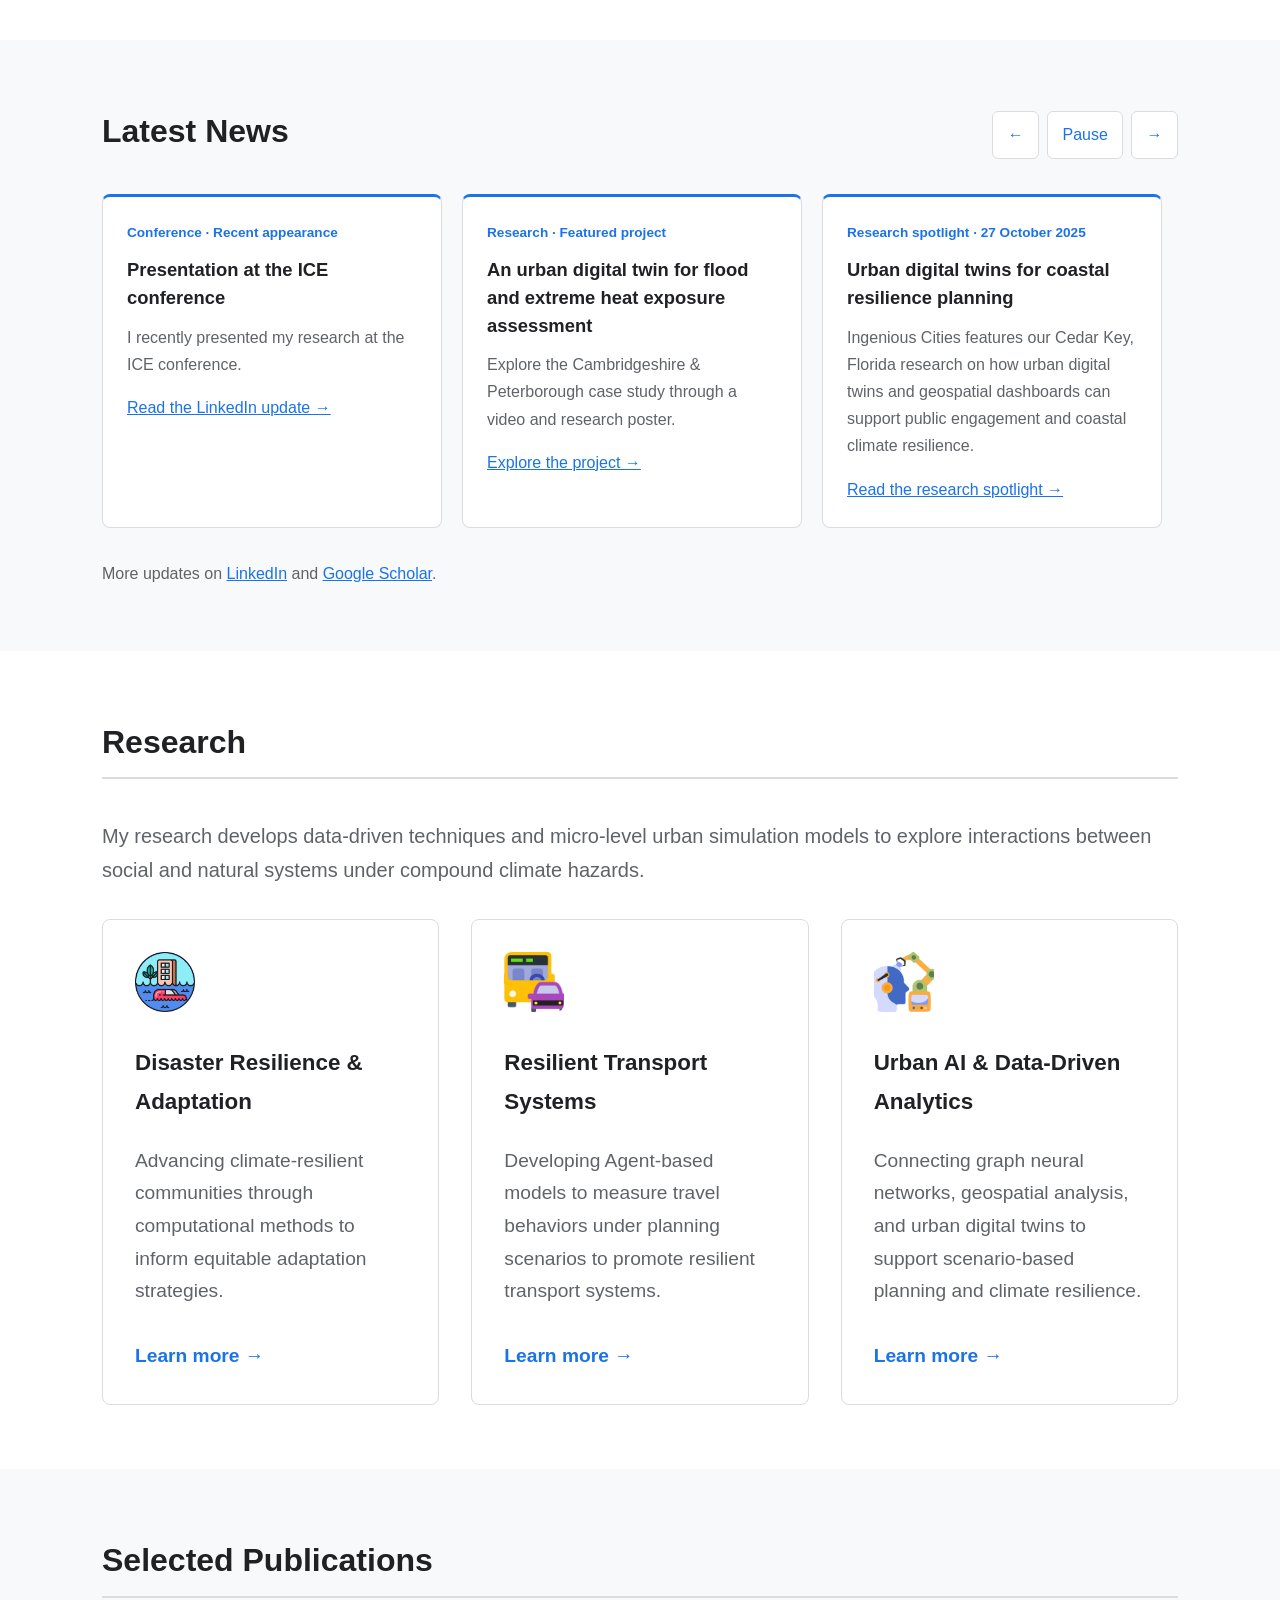
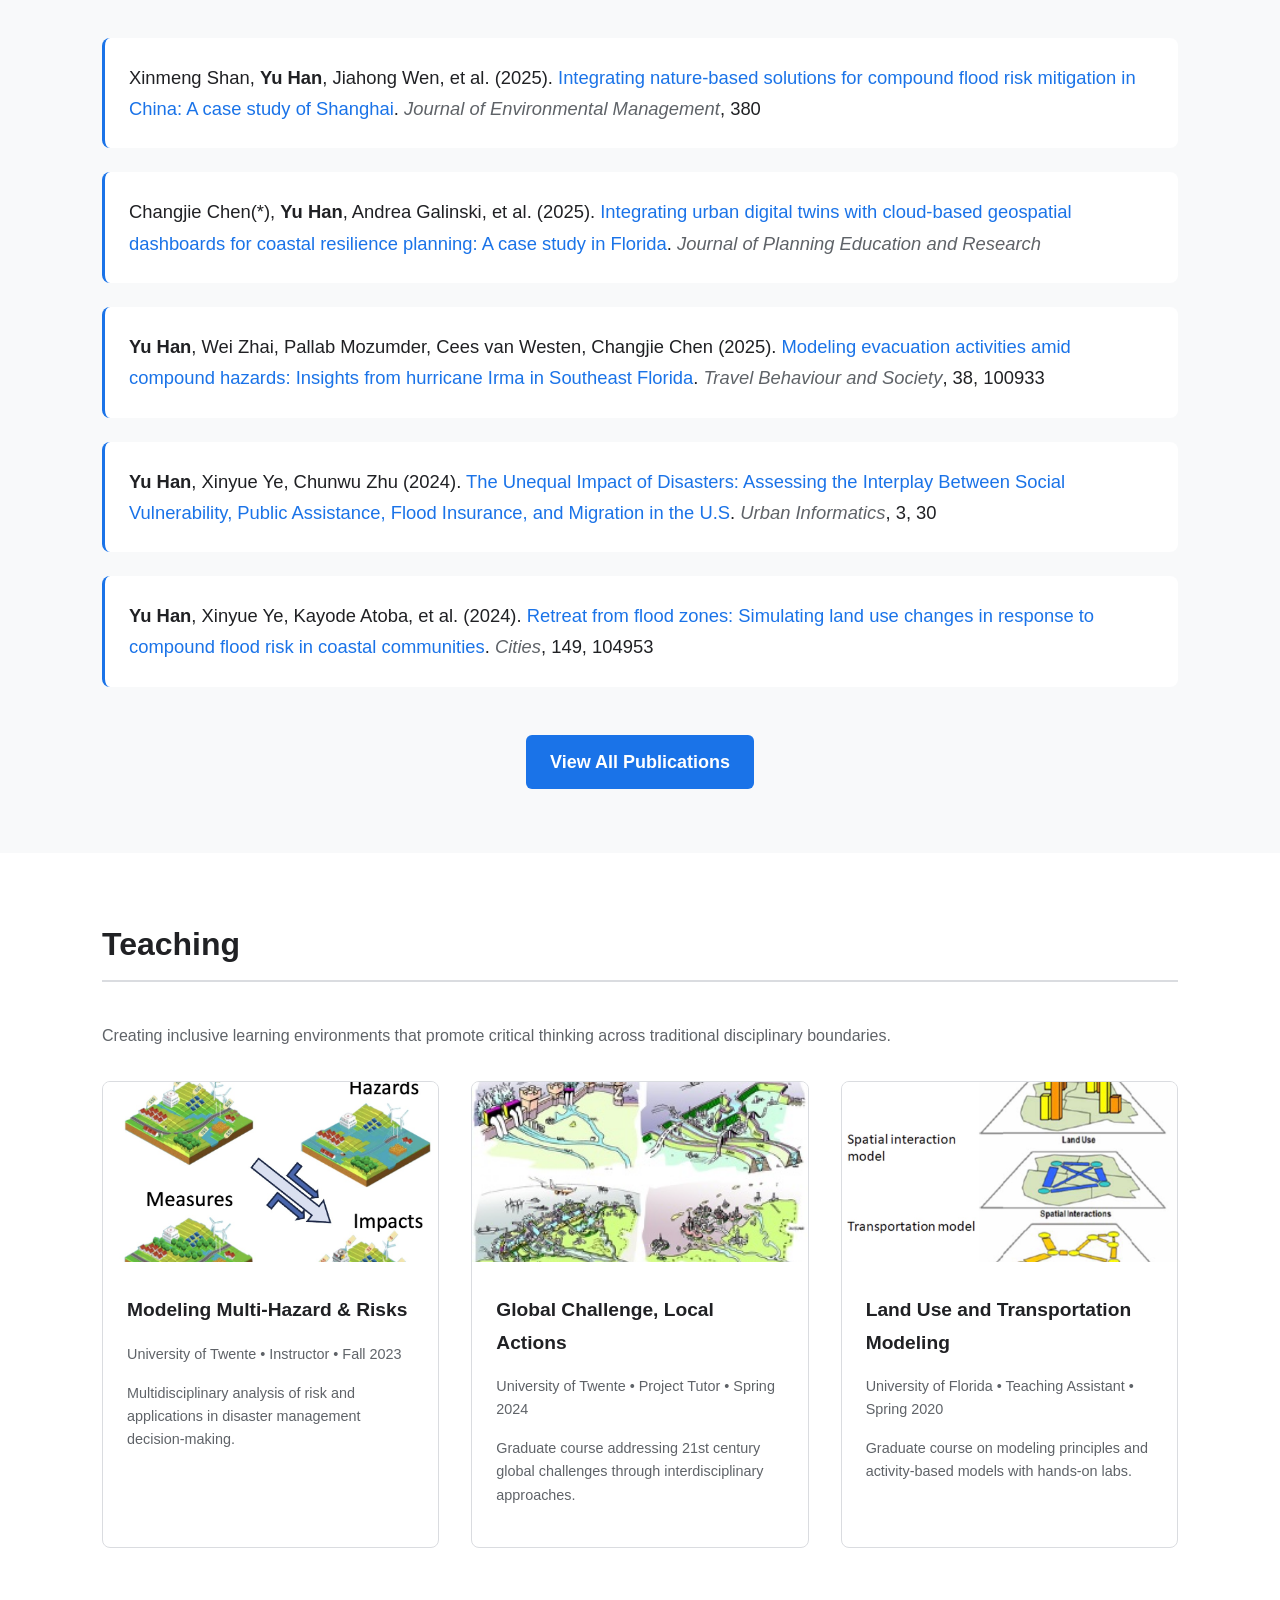
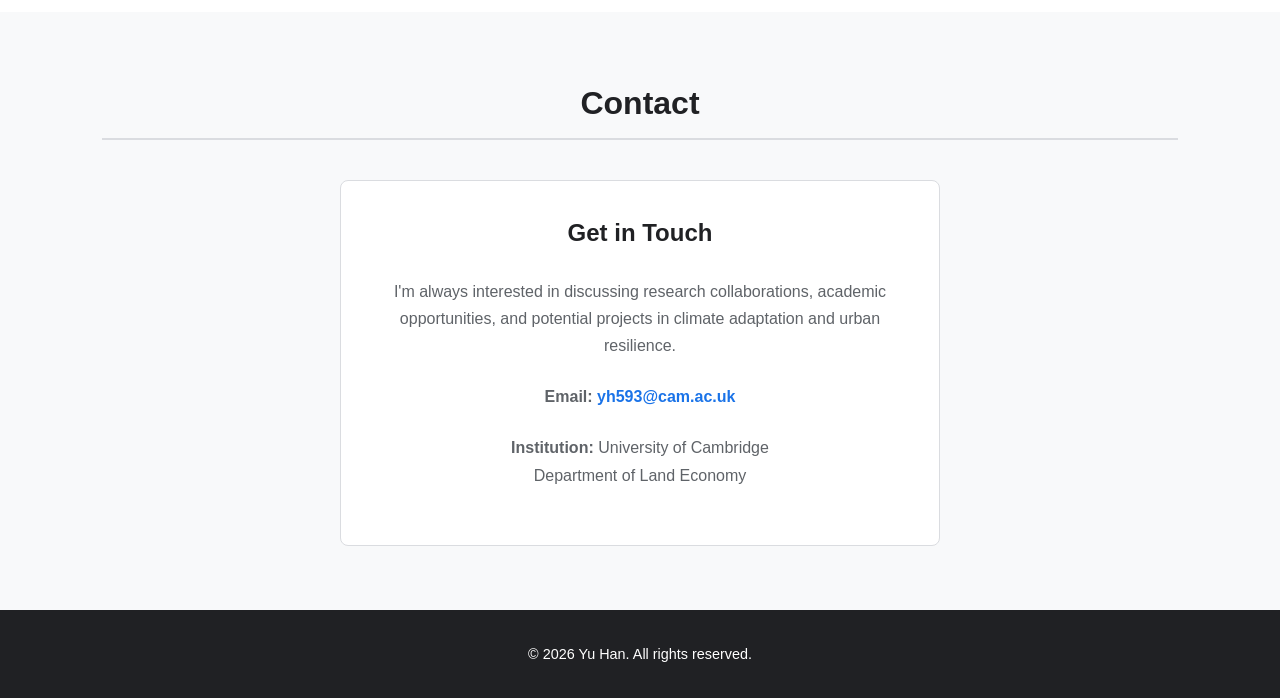
==== commit 74e7d347: "Update research pages, news, and CV" ====
--- a/index.html
+++ b/index.html
@@ -173,6 +173,30 @@
             line-height: 1.8;
         }
 
+        .bio-scroll {
+            max-height: 420px;
+            overflow-y: scroll;
+            scrollbar-gutter: stable;
+            scrollbar-width: auto;
+            scrollbar-color: var(--theme-color) var(--bg-secondary);
+            padding: 1.25rem 1.5rem;
+            border: 1px solid var(--border-color);
+            border-radius: 8px;
+            text-align: left;
+        }
+
+        .bio-scroll::-webkit-scrollbar { width: 10px; }
+        .bio-scroll::-webkit-scrollbar-track { background: var(--bg-secondary); }
+        .bio-scroll::-webkit-scrollbar-thumb { background: var(--theme-color); border-radius: 6px; }
+        .bio-scroll p + p, .bio-scroll h3 { margin-top: 1rem; }
+        .bio-scroll h3 { font-size: 1.1rem; line-height: 1.5; margin-bottom: .75rem; }
+        .bio-scroll:focus-visible { outline: 3px solid var(--theme-color); outline-offset: 4px; }
+        .bio-hint { font-size: .9rem; color: var(--text-secondary); margin-bottom: .75rem; }
+        .current-research { text-align: left; }
+        .current-research h2 { font-size: 1.5rem; margin-bottom: .75rem; }
+        .current-research p + p { margin-top: 1rem; }
+        .current-research a { color: var(--theme-color); }
+
         .contact-info {
             font-size: 18px;
             color: var(--text-secondary);
@@ -520,6 +544,7 @@
             margin-top: 2rem;
         }
     </style>
+    <link rel="stylesheet" href="assets/news.css">
 </head>
 <body>
     <header id="header">
@@ -529,6 +554,7 @@
                 <nav>
                     <ul id="nav-menu">
                         <li><a href="#home" class="active">Home</a></li>
+                        <li><a href="#news">News</a></li>
                         <li><a href="#research">Research</a></li>
                         <li><a href="#publications">Publications</a></li>
                         <li><a href="#teaching">Teaching</a></li>
@@ -553,38 +579,28 @@
                     <div class="profile-content">
                         <h1>Yu Han</h1>
                         <p class="profile-subtitle">Research Associate, Department of Land Economy<br>University of Cambridge</p> 
-                        <div class="profile-bio">
-                        <h2>About Me</h2>
-
-                        <p>
-                            I develop <strong>human-centered computational methods</strong> to evaluate community risks from natural disasters and support equitable climate adaptation. My research integrates <strong>agent-based modeling</strong>, <strong>machine learning</strong>, and <strong>geospatial analysis</strong> to quantify 
-                            <strong>compound risks</strong> and <strong>resilience dynamics</strong> in urban and coastal regions under climate change.
-                        </p>
-
-                        <h4>Research Question 1: How can integrated social–physical system models be developed to identify and generalize actionable pathways for enhancing community resilience?</h4>
-                        <p>
-                            I develop <strong>Agent-Based Models</strong> that couple natural hazard mapping with human behaviors and decision-making to assess the <strong>direct and indirect impacts</strong> of natural hazards. Using census data, human activity data, and natural hazard datasets, I build <strong>risk assessment tools</strong> for hydroclimate hazards such as flooding, hurricanes, and extreme heat, examining how these risks evolve under climate change, land use change, and population growth.
-                        </p>
-                        <p>
-                            I also develop and apply <strong>AI- and data-driven approaches</strong> to explore the indirect impacts of natural hazards under the combined effects of climate change, land use transitions, and demographic dynamics, with the aim of identifying pathways to enhance community resilience.
-                        </p>
-
-
-                        <h4>Research Question 2: How to integrate heterogeneous data, simulation models, and visualization to improve urban resilience planning and public engagement under climate uncertainty?</h4>
-                        <p>
-                            Integrating interdisciplinary knowledge into planning and design is challenging due to data compatibility issues, scientific uncertainty, and diverse planning goals. To address this, I develop techniques that <strong>fuse heterogeneous datasets and tools</strong> for scenario-based planning, decision support, and risk communication. 
-                            Building on simulations at the intersection of natural and human systems and my experience with <strong>3D visualization models</strong>, 
-                            I aim to further integrate these components to inform adaptation planning and support public engagement through <strong>digital twin approaches</strong>.
-                        </p>
-                        <p>
-                            I am developing <strong>digital twin models</strong> that merge simulation models, 2D/3D visualization, and multiple datasets to measure community risk, resilience, and adaptation strategies. These digital twins will integrate risk assessment tools from my previous natural hazard and resilience studies to enhance systemic risk assessment and risk communication.
-                        </p>
+                        <h2 id="about-title">About Me</h2>
+                        <p id="bio-hint" class="bio-hint">Scroll to read my research background and questions.</p>
+                        <div class="profile-bio bio-scroll" tabindex="0" role="region" aria-labelledby="about-title" aria-describedby="bio-hint">
+                            <p>My research combines <strong>computational modeling and empirical analysis</strong> to understand how individual decisions, public policy, and environmental change shape urban and regional resilience. I focus on the links between <strong>land use, mobility, and climate risk</strong>, with an emphasis on equitable planning and adaptation.</p>
+                            <p>My earlier studies examined household and government adaptation decisions under coastal flooding, evacuation behavior during compound hazards, and the relationships between social vulnerability, disaster assistance, insurance, and migration. This work established my interest in how behavioral and institutional responses influence who is exposed to risk and who benefits from adaptation.</p>
+                            <p>My publications include work in <em>Cities</em>, <em>Risk Analysis</em>, <em>Transportation</em>, <em>Sustainable Cities and Society</em>, and <em>Travel Behaviour and Society</em>. Research and teaching across the United States, China, the Netherlands, and the United Kingdom have shaped my interdisciplinary approach to collaboration across planning, engineering, and environmental science.</p>
+                            <h3>Research Question 1: How can we integrate social–physical systems to identify actionable pathways for adaptation planning?</h3>
+                            <p>I use <strong>agent-based models</strong> and spatial analysis to connect hazard exposure with household decisions and government interventions. By examining direct losses and indirect disruptions together, I investigate how adaptation strategies affect communities with different resources and vulnerabilities.</p>
+                            <h3>Research Question 2: How can we integrate heterogeneous data, simulation, and AI to improve resilience planning under climate uncertainty?</h3>
+                            <p>I explore how heterogeneous datasets, scenario analysis, and <strong>digital twin approaches</strong> can make complex interactions between social and physical systems more useful for planning. My aim is to communicate uncertainty, compare adaptation options, and support informed public engagement.</p>
                         </div>
 
-                        <a href="cv/Resume_YuHAN.pdf" class="btn-primary" download>Download CV</a>
+                        <div class="profile-bio current-research">
+                            <h2>Current Research at Cambridge</h2>
+                            <p>At Cambridge, I contribute to the <strong><a href="https://dare.ac.uk/about-us/our-team/yu-han/" target="_blank" rel="noopener noreferrer">DARe project</a></strong>, funded by UKRI and the Department for Transport, to support a decarbonized, adaptable, and climate-resilient transport system. I am developing an integrated land use and transport simulation framework that connects national socioeconomic scenarios with local daily mobility.</p>
+                            <p>The framework uses <strong>graph neural networks</strong> to project commuting flows under alternative population and employment scenarios. I combine these flows with UK National Travel Survey data to generate scenario-consistent synthetic populations and daily activity patterns, then use <strong>agent-based transport simulation</strong> to examine individual travel behavior and network performance. I am incorporating the resulting mobility outputs into <strong>urban digital twin models</strong> to assess exposure to flooding and extreme heat. This workflow provides a basis for evaluating how future development patterns change travel demand, where people and transport infrastructure face climate hazards, and how adaptation measures could reduce those risks.</p>
+                        </div>
+
+                        <a href="cv/CV_YuHan.pdf" class="btn-primary" download>Download CV</a>
 
                         <div class="contact-info">
-                            <p><strong>Email:</strong> <a href="mailto:hanyu.bit@gmail.com">hanyu.bit@gmail.com</a></p>
+                            <p><strong>Email:</strong> <a href="mailto:yh593@cam.ac.uk">yh593@cam.ac.uk</a></p>
                             <p><strong>Office:</strong> University of Cambridge, Department of Land Economy</p>
                         </div>
 
@@ -600,10 +616,51 @@
                                     <path d="M12 0C5.372 0 0 5.372 0 12s5.372 12 12 12 12-5.372 12-12S18.628 0 12 0zM7.369 4.378c.525 0 .947.431.947.947s-.422.947-.947.947-.947-.431-.947-.947.422-.947.947-.947zm-.722 3.038h1.444v10.041H6.647V7.416zm3.562 0h3.9c3.712 0 5.203 2.725 5.203 5.022 0 2.687-1.888 5.019-5.237 5.019h-3.866V7.416zm1.444 1.303v7.444h2.297c3.278 0 3.9-2.459 3.9-3.722 0-2.047-1.159-3.722-3.9-3.722h-2.297z"/>
                                 </svg>
                             </a>
-                            <a href="mailto:hanyu.bit@gmail.com" title="Email">✉️</a>
+                            <a href="mailto:yh593@cam.ac.uk" title="Email">✉️</a>
                         </div>
                     </div>
                 </div>
+            </div>
+        </section>
+
+        <!-- Curated news: add new cards here, newest first. -->
+        <section id="news" class="news-section" aria-labelledby="news-title">
+            <div class="container">
+                <div class="news-heading">
+                    <h2 id="news-title" class="section-title">Latest News</h2>
+                    <div class="news-controls" aria-label="News scrolling controls">
+                        <button type="button" data-news-direction="-1" aria-label="Previous news" aria-controls="news-track">←</button>
+                        <button type="button" id="news-pause" aria-controls="news-track">Pause</button>
+                        <button type="button" data-news-direction="1" aria-label="Next news" aria-controls="news-track">→</button>
+                    </div>
+                </div>
+                <div id="news-track" class="news-track" tabindex="0" role="region" aria-label="Recent conferences, research, and publications">
+                    <article class="news-card">
+                        <p class="news-meta">Conference · Recent appearance</p>
+                        <h3>Presentation at the ICE conference</h3>
+                        <p>I recently presented my research at the ICE conference.</p>
+                        <a href="https://www.linkedin.com/feed/update/urn:li:activity:7513261581267546112/" target="_blank" rel="noopener noreferrer">Read the LinkedIn update →</a>
+                    </article>
+                    <article class="news-card">
+                        <p class="news-meta">Research · Featured project</p>
+                        <h3>An urban digital twin for flood and extreme heat exposure assessment</h3>
+                        <p>Explore the Cambridgeshire &amp; Peterborough case study through a video and research poster.</p>
+                        <a href="urbanresilience.html#urban-digital-twin">Explore the project →</a>
+                    </article>
+                    <article class="news-card">
+                        <p class="news-meta">Research spotlight · <time datetime="2025-10-27">27 October 2025</time></p>
+                        <h3>Urban digital twins for coastal resilience planning</h3>
+                        <p>Ingenious Cities features our Cedar Key, Florida research on how urban digital twins and geospatial dashboards can support public engagement and coastal climate resilience.</p>
+                        <a href="https://journalper.substack.com/p/urban-digital-twins" target="_blank" rel="noopener noreferrer">Read the research spotlight →</a>
+                    </article>
+                    <article class="news-card">
+                        <p class="news-meta">Publication · 2025</p>
+                        <h3>Nature-based solutions for compound flood risk</h3>
+                        <p>Our Shanghai case study examines compound flood risk mitigation in the Journal of Environmental Management.</p>
+                        <a href="https://doi.org/10.1016/j.jenvman.2025.125155" target="_blank" rel="noopener noreferrer">Read the article →</a>
+                    </article>
+                </div>
+                <p class="news-sources">More updates on <a href="https://www.linkedin.com/in/yu-han-79998865/" target="_blank" rel="noopener noreferrer">LinkedIn</a> and <a href="https://scholar.google.com/citations?user=oy7GClQAAAAJ&amp;hl=en" target="_blank" rel="noopener noreferrer">Google Scholar</a>.</p>
             </div>
         </section>
 
@@ -630,8 +687,8 @@
                     
                     <div class="research-card">
                         <img src="images/pics/AI.jpg" alt="Data Analytics" class="research-icon">
-                        <h3>Data-Driven Urban Analytics</h3>
-                        <p>Leveraging machine learning, AI, and open geospatial tools to inform sustainable urban planning and design</p>
+                        <h3>Urban AI &amp; Data-Driven Analytics</h3>
+                        <p>Connecting graph neural networks, geospatial analysis, and urban digital twins to support scenario-based planning and climate resilience.</p>
                         <a href="datadrivenrisk.html" class="research-link">Learn more →</a>
                     </div>
                 </div>
@@ -649,7 +706,7 @@
                     </li>
 
                     <li class="publication-item">
-                        <p>Changjie Chen(*), <strong>Yu Han</strong>, Andrea Galinski, et al. (2025). <a href="https://doi.org/10.1177/0739456X251316185">Integrating urban digital twins with cloudbased geospatial dashboards for coastal resilience planning: A case study in Florida</a>. <i>Journal of Planning Education and Research</i></p>
+                        <p>Changjie Chen(*), <strong>Yu Han</strong>, Andrea Galinski, et al. (2025). <a href="https://doi.org/10.1177/0739456X251316185">Integrating urban digital twins with cloud-based geospatial dashboards for coastal resilience planning: A case study in Florida</a>. <i>Journal of Planning Education and Research</i></p>
                     </li>
 
                     <li class="publication-item">
@@ -682,8 +739,8 @@
                         <a href="teachexperience.html#disaster-risk-management">
                             <img src="images/course1.jpg" alt="Disaster Risk Management" class="teaching-image">
                             <div class="teaching-content">
-                                <h3>Disaster Risk Management</h3>
-                                <p class="teaching-meta">University of Twente • Co-Instructor • Fall 2023</p>
+                                <h3>Modeling Multi-Hazard &amp; Risks</h3>
+                                <p class="teaching-meta">University of Twente • Instructor • Fall 2023</p>
                                 <p>Multidisciplinary analysis of risk and applications in disaster management decision-making.</p>
                             </div>
                         </a>
@@ -705,7 +762,7 @@
                             <img src="images/course3-2.jpg" alt="Transportation Modeling" class="teaching-image">
                             <div class="teaching-content">
                                 <h3>Land Use and Transportation Modeling</h3>
-                                <p class="teaching-meta">University of Florida • Co-Instructor • Spring 2019</p>
+                                <p class="teaching-meta">University of Florida • Teaching Assistant • Spring 2020</p>
                                 <p>Graduate course on modeling principles and activity-based models with hands-on labs.</p>
                             </div>
                         </a>
@@ -721,7 +778,7 @@
                 <div class="contact-box">
                     <h3>Get in Touch</h3>
                     <p>I'm always interested in discussing research collaborations, academic opportunities, and potential projects in climate adaptation and urban resilience.</p>
-                    <p><strong>Email:</strong> <a href="mailto:hanyu.bit@gmail.com">hanyu.bit@gmail.com</a></p>
+                    <p><strong>Email:</strong> <a href="mailto:yh593@cam.ac.uk">yh593@cam.ac.uk</a></p>
                     <p><strong>Institution:</strong> University of Cambridge<br>Department of Land Economy</p>
                 </div>
             </div>
@@ -730,7 +787,7 @@
 
     <footer>
         <div class="container">
-            <p>&copy; 2025 Yu Han. All rights reserved.</p>
+            <p>&copy; 2026 Yu Han. All rights reserved.</p>
         </div>
     </footer>
 
@@ -781,5 +838,6 @@
             }
         });
     </script>
+    <script src="assets/news.js" defer></script>
 </body>
 </html>
--- a/assets/news.css
+++ b/assets/news.css
@@ -0,0 +1,15 @@
+.news-section { scroll-margin-top: 90px; }
+.news-heading { display: flex; align-items: center; justify-content: space-between; gap: 1rem; flex-wrap: wrap; margin-bottom: 1.5rem; }
+.news-heading .section-title { margin: 0; border: 0; }
+.news-controls { display: flex; gap: .5rem; }
+.news-controls button { border: 1px solid var(--border-color); border-radius: 6px; background: white; color: var(--theme-color); padding: .6rem .9rem; font: inherit; cursor: pointer; }
+.news-controls button:hover { background: var(--bg-secondary); }
+.news-track { display: flex; gap: 1.25rem; overflow-x: auto; scroll-snap-type: x mandatory; padding: .25rem .25rem 1rem; }
+.news-card { flex: 0 0 min(340px, 85%); scroll-snap-align: start; padding: 1.5rem; border: 1px solid var(--border-color); border-top: 3px solid var(--theme-color); border-radius: 8px; background: white; }
+.news-card .news-meta { color: var(--theme-color); font-size: .85rem; font-weight: 600; margin-bottom: .75rem; }
+.news-card h3 { font-size: 1.15rem; line-height: 1.5; margin-bottom: .75rem; }
+.news-card p { color: var(--text-secondary); margin-bottom: 1rem; }
+.news-card a, .news-sources a { color: var(--theme-color); }
+.news-sources { margin-top: 1rem; color: var(--text-secondary); }
+:focus-visible { outline: 3px solid var(--theme-color); outline-offset: 4px; }
+@media (prefers-reduced-motion: reduce) { html { scroll-behavior: auto; } }
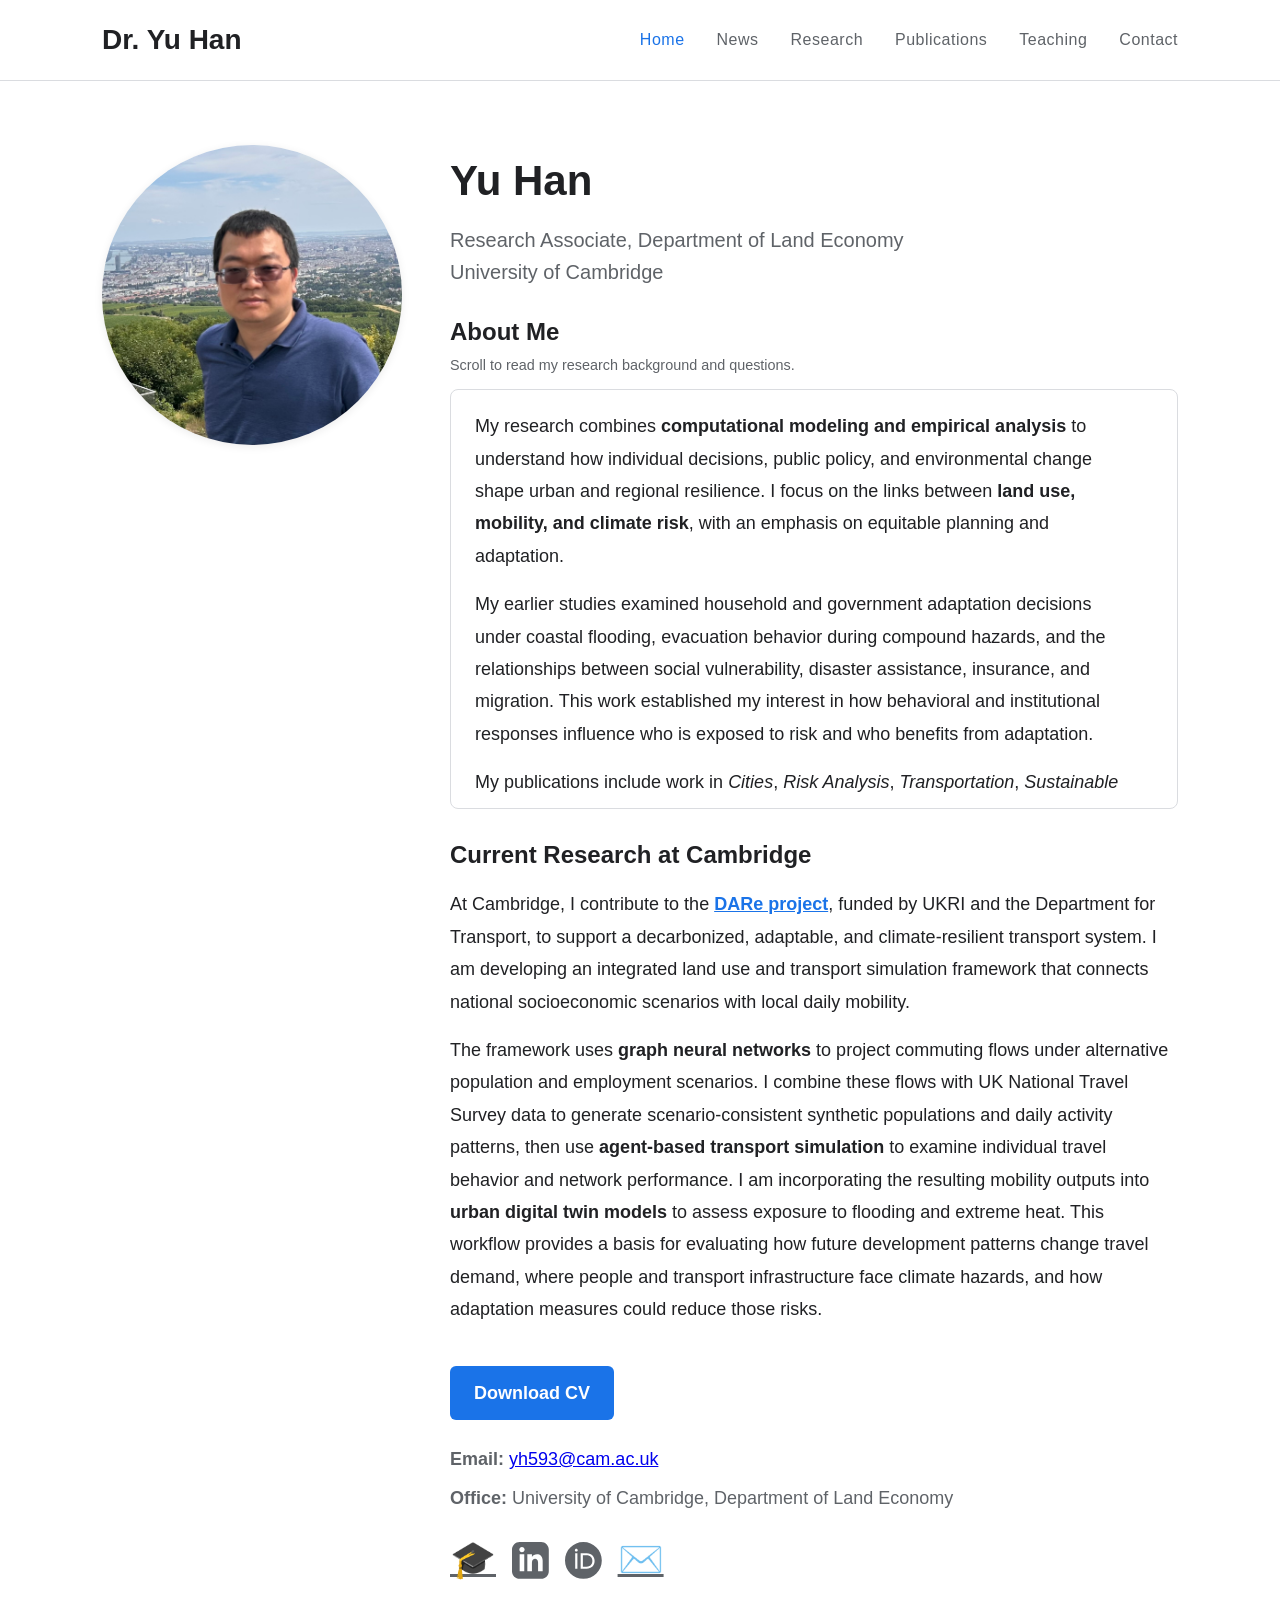
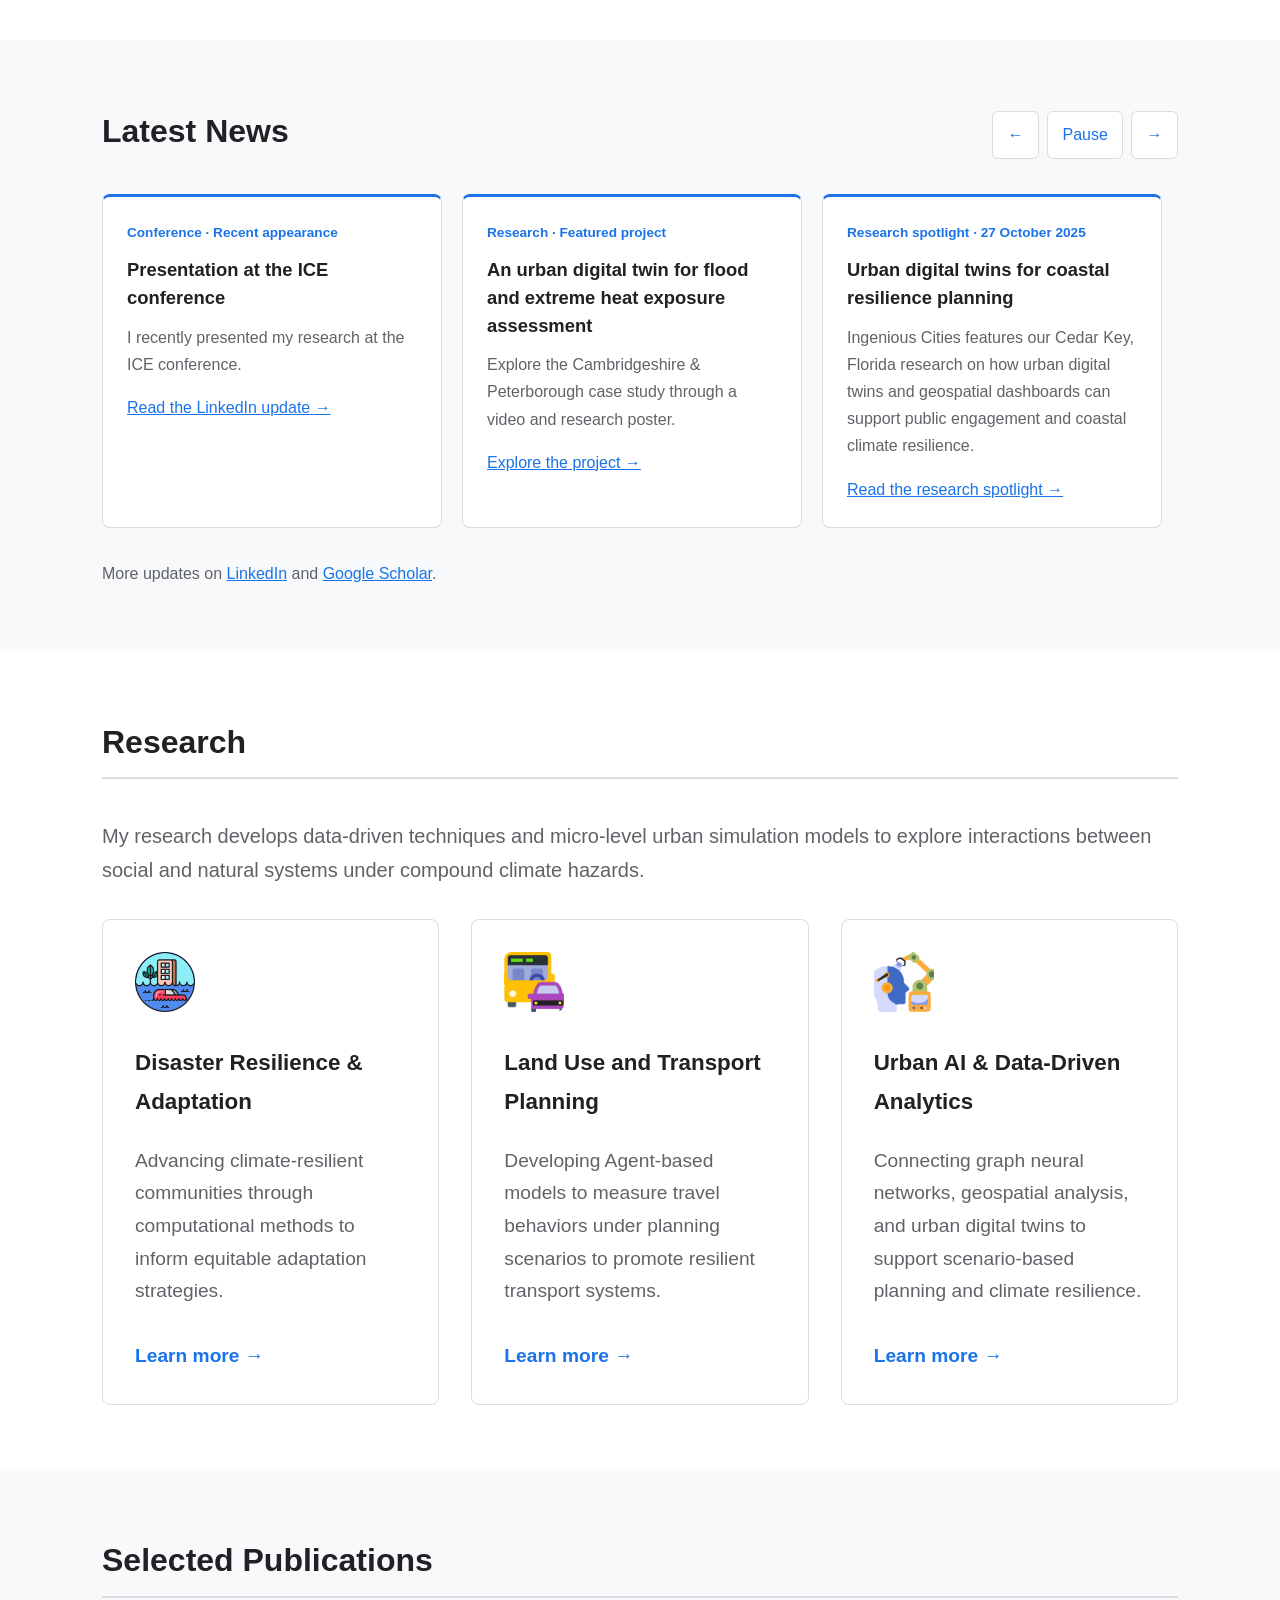
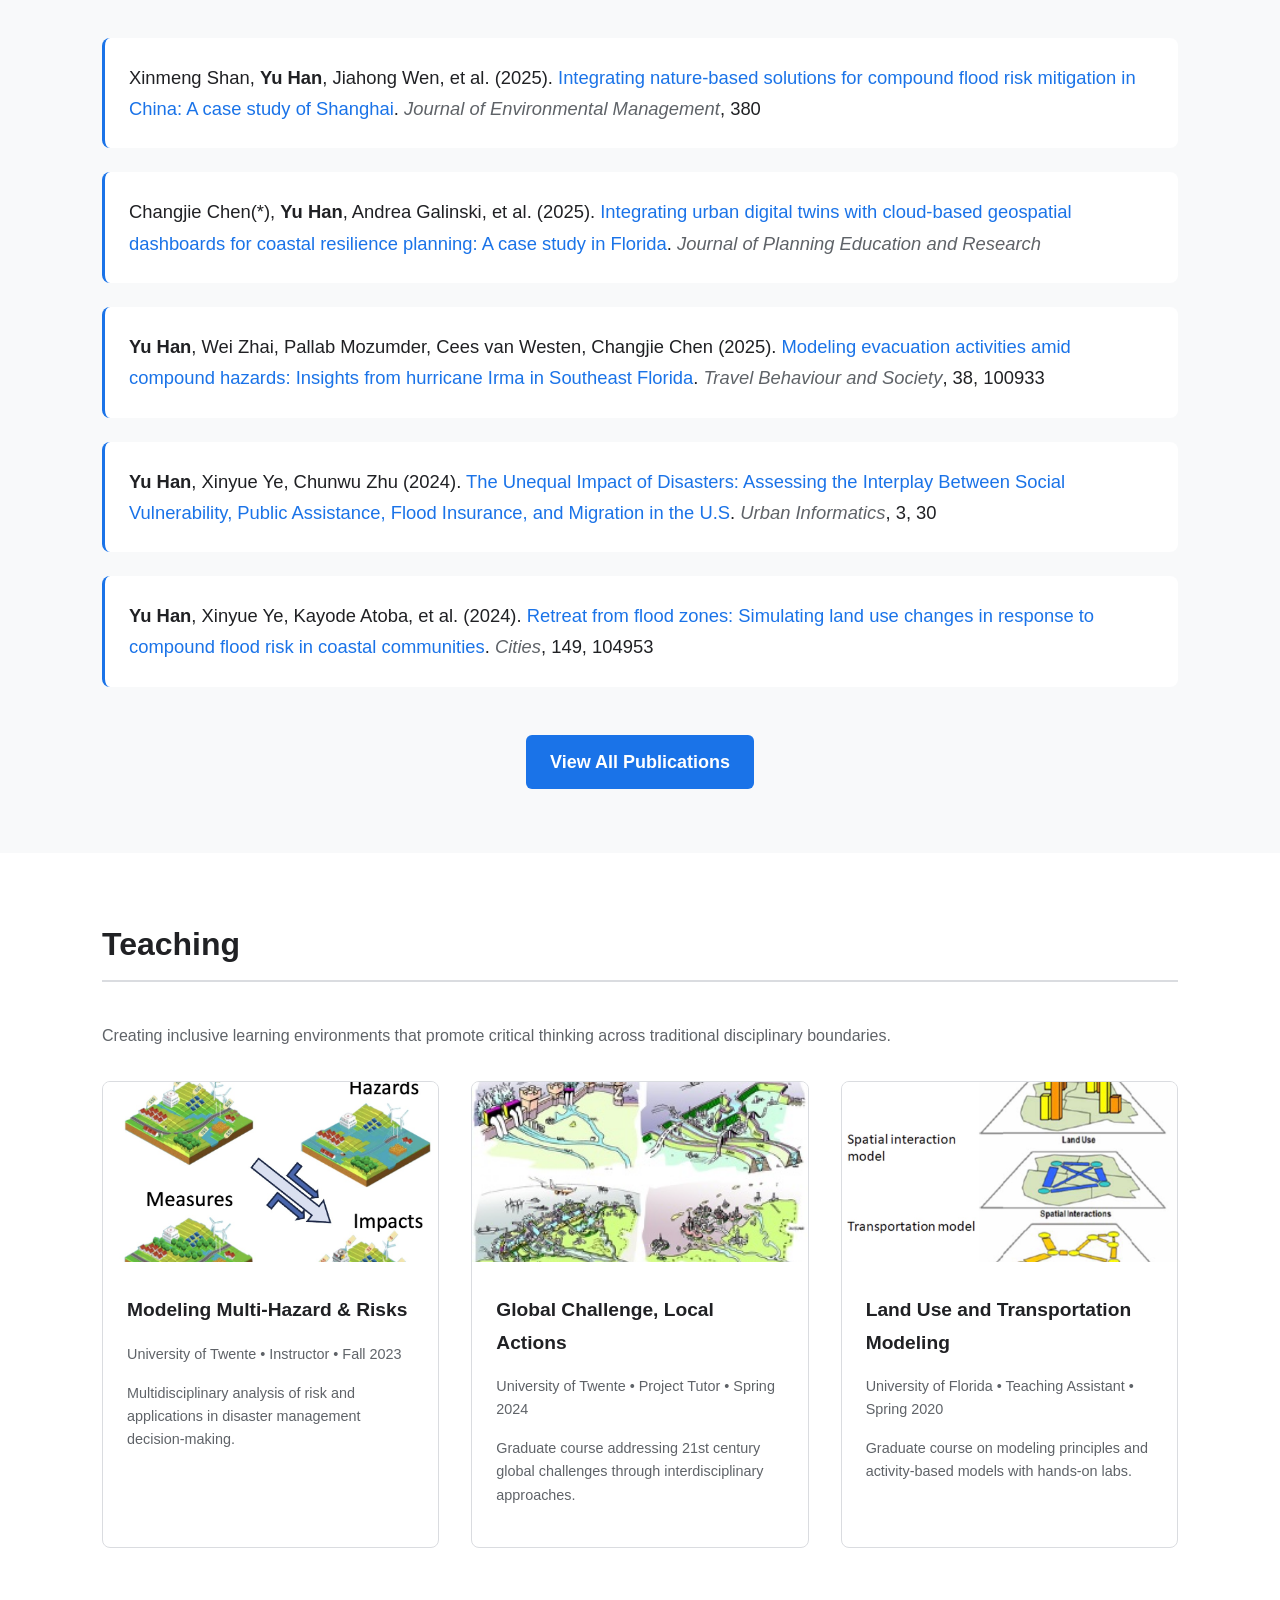
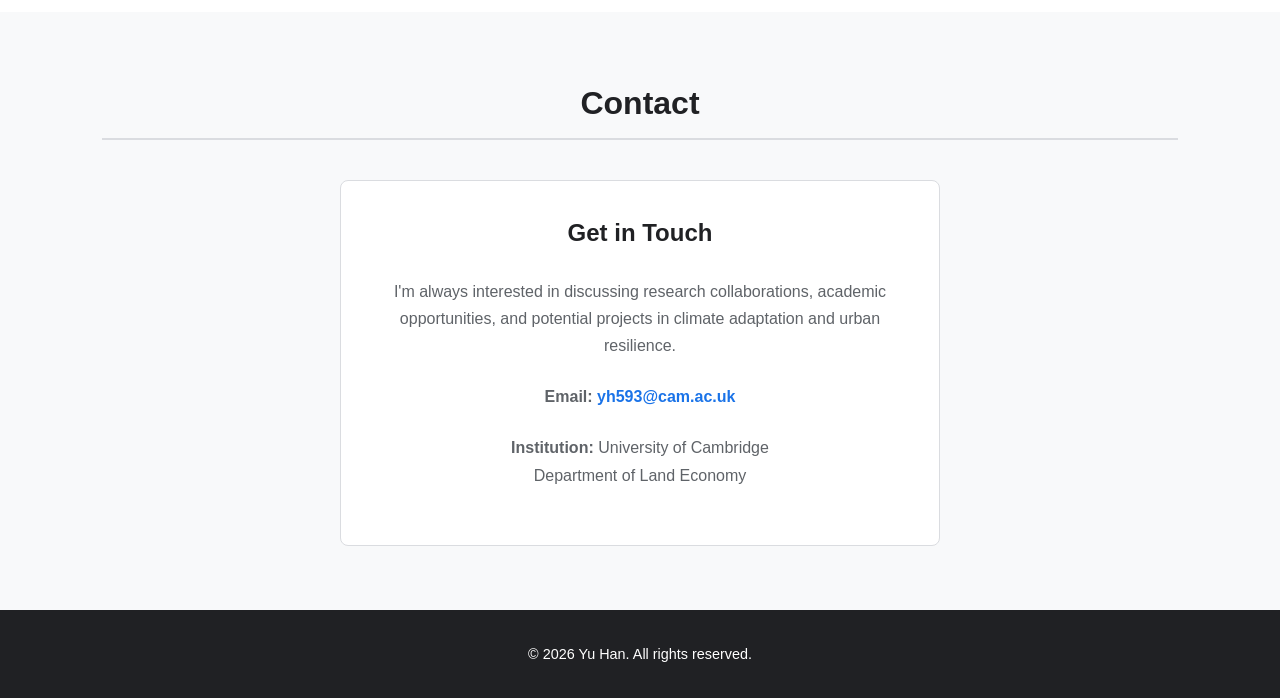
==== commit f429993d: "Rename research section to Land Use and Transport Planning" ====
--- a/index.html
+++ b/index.html
@@ -680,7 +680,7 @@
                     
                     <div class="research-card">
                         <img src="images/pics/Transportation.jpg" alt="Transport Systems" class="research-icon">
-                        <h3>Resilient Transport Systems</h3>
+                        <h3>Land Use and Transport Planning</h3>
                         <p>Developing Agent-based models to measure travel behaviors under planning scenarios to promote resilient transport systems.</p>
                         <a href="urbanresilience.html" class="research-link">Learn more →</a>
                     </div>
